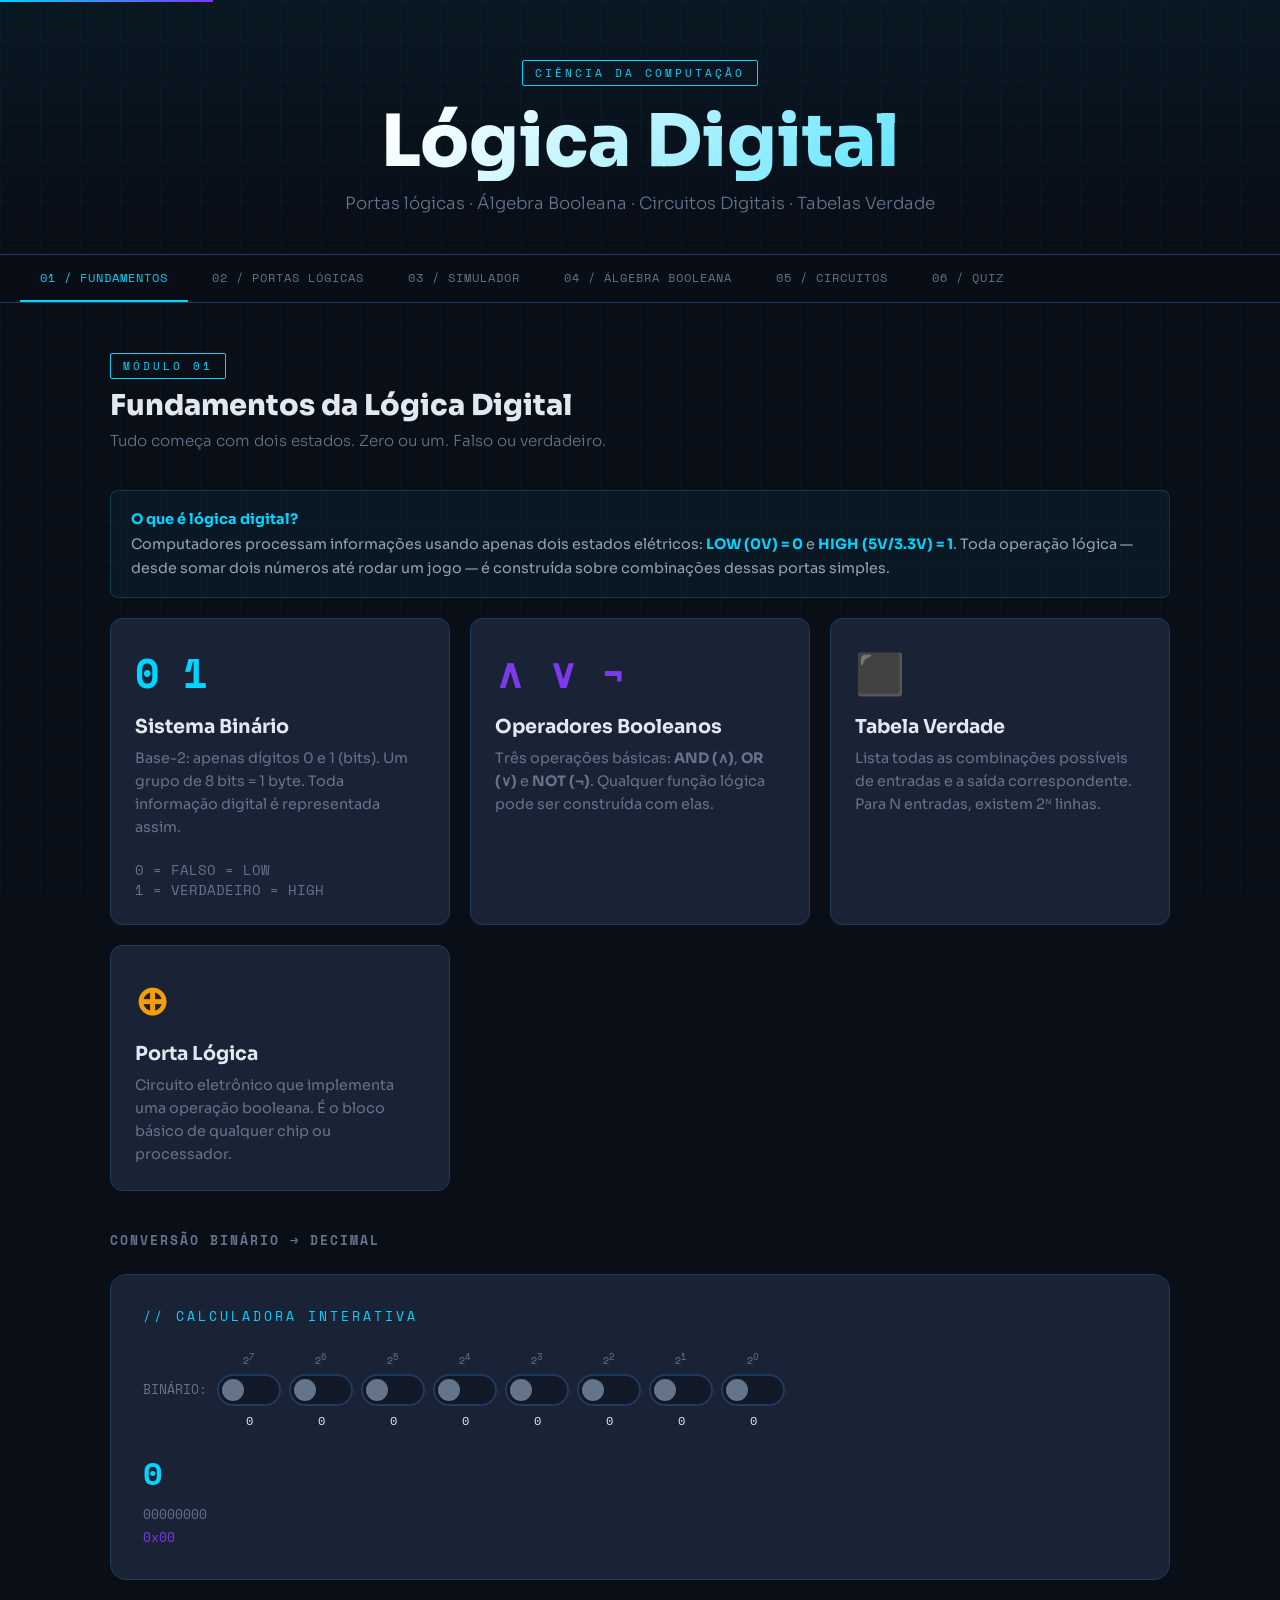
==== index.html @ bd2b724a "first commit" ====
<!DOCTYPE html>
<html lang="pt-BR">
<head>
<meta charset="UTF-8">
<meta name="viewport" content="width=device-width, initial-scale=1.0">
<title>Lógica Digital — Guia Interativo</title>
<link href="https://fonts.googleapis.com/css2?family=Space+Mono:wght@400;700&family=Sora:wght@300;400;600;800&display=swap" rel="stylesheet">



  <link rel="stylesheet" href="css/style.css">
</head>

<body>

<div class="progress-container" id="progress"></div>

<header>
  <div class="tag">CIÊNCIA DA COMPUTAÇÃO</div>
  <h1>Lógica Digital</h1>
  <p>Portas lógicas · Álgebra Booleana · Circuitos Digitais · Tabelas Verdade</p>
</header>

<nav id="navbar">
  <a href="index.html" class="nav-link active">01 / FUNDAMENTOS</a>
  <a href="Modulos/portas.html" class="nav-link">02 / PORTAS LÓGICAS</a>
  <a href="Modulos/simulador.html" class="nav-link">03 / SIMULADOR</a>
  <a href="Modulos/algebra.html" class="nav-link">04 / ÁLGEBRA BOOLEANA</a>
  <a href="Modulos/circuitos.html" class="nav-link">05 / CIRCUITOS</a>
  <a href="Modulos/quiz.html" class="nav-link">06 / QUIZ</a>
</nav>

<!-- ===================== SEÇÃO 1: FUNDAMENTOS ===================== -->
<section class="section active" id="fundamentos">
  <p class="tag" style="font-size:11px; margin-bottom:8px;">MÓDULO 01</p>
  <h2 class="section-title">Fundamentos da Lógica Digital</h2>
  <p class="section-sub">Tudo começa com dois estados. Zero ou um. Falso ou verdadeiro.</p>

  <div class="info-box">
    <strong>O que é lógica digital?</strong><br>
    Computadores processam informações usando apenas dois estados elétricos: <strong>LOW (0V) = 0</strong> e <strong>HIGH (5V/3.3V) = 1</strong>. Toda operação lógica — desde somar dois números até rodar um jogo — é construída sobre combinações dessas portas simples.
  </div>

  <div class="cards-grid">
    <div class="card">
      <span class="gate-symbol" style="color:var(--accent)">0 1</span>
      <h3>Sistema Binário</h3>
      <p>Base-2: apenas dígitos 0 e 1 (bits). Um grupo de 8 bits = 1 byte. Toda informação digital é representada assim.</p>
      <br>
      <div style="font-family:var(--mono);font-size:0.85rem;color:var(--muted)">
        0 = FALSO = LOW<br>
        1 = VERDADEIRO = HIGH
      </div>
    </div>
    <div class="card">
      <span class="gate-symbol" style="color:var(--accent2)">∧ ∨ ¬</span>
      <h3>Operadores Booleanos</h3>
      <p>Três operações básicas: <strong>AND (∧)</strong>, <strong>OR (∨)</strong> e <strong>NOT (¬)</strong>. Qualquer função lógica pode ser construída com elas.</p>
    </div>
    <div class="card">
      <span class="gate-symbol" style="color:var(--accent3)">⬛</span>
      <h3>Tabela Verdade</h3>
      <p>Lista todas as combinações possíveis de entradas e a saída correspondente. Para N entradas, existem 2ᴺ linhas.</p>
    </div>
    <div class="card">
      <span class="gate-symbol" style="color:var(--accent4)">⊕</span>
      <h3>Porta Lógica</h3>
      <p>Circuito eletrônico que implementa uma operação booleana. É o bloco básico de qualquer chip ou processador.</p>
    </div>
  </div>

  <div style="margin-top:40px">
    <h3 style="margin-bottom:16px; font-size:1.1rem; color:var(--muted); font-family:var(--mono); letter-spacing:2px; font-size:0.8rem;">CONVERSÃO BINÁRIO → DECIMAL</h3>
    <div class="simulator">
      <p class="sim-title">// CALCULADORA INTERATIVA</p>
      <div style="display:flex; gap:10px; align-items:center; flex-wrap:wrap; margin-bottom:20px">
        <span style="font-family:var(--mono); color:var(--muted); font-size:0.8rem;">BINÁRIO:</span>
        <div id="bit-toggles" style="display:flex; gap:8px; flex-wrap:wrap">
          <!-- bits gerados via JS -->
        </div>
      </div>
      <div style="font-family:var(--mono); font-size:2rem; color:var(--accent); font-weight:700" id="decimal-result">0</div>
      <div style="font-family:var(--mono); font-size:0.8rem; color:var(--muted); margin-top:8px" id="binary-string">00000000</div>
      <div style="font-family:var(--mono); font-size:0.8rem; color:var(--accent2); margin-top:4px" id="hex-string">0x00</div>
    </div>
  </div>
</section>

<!-- ===================== SEÇÃO 2: PORTAS ===================== -->
<section class="section" id="portas">
  <p class="tag" style="font-size:11px; margin-bottom:8px;">MÓDULO 02</p>
  <h2 class="section-title">As 7 Portas Lógicas</h2>
  <p class="section-sub">Cada porta implementa uma operação booleana diferente.</p>

  <div class="cards-grid" id="gates-cards">
    <!-- gerado via JS -->
  </div>
</section>

<!-- ===================== SEÇÃO 3: SIMULADOR ===================== -->
<section class="section" id="simulador">
  <p class="tag" style="font-size:11px; margin-bottom:8px;">MÓDULO 03</p>
  <h2 class="section-title">Simulador de Portas</h2>
  <p class="section-sub">Alterne as entradas e observe a saída em tempo real.</p>

  <div class="simulator">
    <p class="sim-title">// SELECIONE UMA PORTA</p>
    <div class="gate-selector" id="gate-selector"></div>
    <div class="sim-body">
      <div class="inputs-panel" id="inputs-panel"></div>
      <div class="gate-svg-wrapper">
        <svg id="gate-svg" width="120" height="100" viewBox="0 0 120 100">
          <!-- dinamicamente preenchido -->
        </svg>
        <div class="gate-name-display" id="gate-name-display">AND</div>
      </div>
      <div class="output-panel">
        <div class="output-bulb off" id="output-bulb">0</div>
        <div class="output-label">SAÍDA (S)</div>
      </div>
    </div>
    <div class="formula-box" id="formula-box">S = A · B</div>
  </div>

  <!-- Tabela verdade dinâmica -->
  <div id="truth-table-container" style="margin-top:32px">
    <h3 style="font-family:var(--mono);font-size:0.8rem;color:var(--muted);letter-spacing:2px;margin-bottom:12px">TABELA VERDADE</h3>
    <div style="overflow-x:auto">
      <table class="truth-table" id="truth-table-dyn"></table>
    </div>
  </div>
</section>

<!-- ===================== SEÇÃO 4: ÁLGEBRA BOOLEANA ===================== -->
<section class="section" id="algebra">
  <p class="tag" style="font-size:11px; margin-bottom:8px;">MÓDULO 04</p>
  <h2 class="section-title">Álgebra Booleana</h2>
  <p class="section-sub">As leis que governam a simplificação de expressões lógicas.</p>

  <div class="info-box">
    A <strong>Álgebra Booleana</strong> (George Boole, 1854) é um sistema matemático para trabalhar com variáveis que assumem apenas dois valores. É a base teórica de todos os circuitos digitais.
  </div>

  <div class="law-grid">
    <!-- gerado via JS -->
  </div>

  <!-- Simplificador interativo -->
  <div style="margin-top:40px">
    <h3 style="font-family:var(--mono);font-size:0.8rem;color:var(--muted);letter-spacing:2px;margin-bottom:16px">AVALIADOR DE EXPRESSÕES</h3>
    <div class="simulator">
      <p class="sim-title">// AVALIE UMA EXPRESSÃO BOOLEANA</p>
      <div style="display:flex; gap:12px; flex-wrap:wrap; align-items:center; margin-bottom:20px">
        <input id="bool-expr" type="text" value="(A AND B) OR (NOT A AND C)"
          style="background:var(--surface);border:1px solid var(--border);color:var(--text);font-family:var(--mono);padding:10px 14px;border-radius:6px;font-size:0.9rem;flex:1;min-width:200px;outline:none;"
          placeholder="Ex: (A AND B) OR NOT C">
        <div style="display:flex; gap:10px; align-items:center; flex-wrap:wrap">
          <label style="font-family:var(--mono);font-size:0.75rem;color:var(--muted)">A:</label>
          <button class="toggle-btn" id="ev-a" onclick="toggleEval('a')"></button>
          <label style="font-family:var(--mono);font-size:0.75rem;color:var(--muted)">B:</label>
          <button class="toggle-btn" id="ev-b" onclick="toggleEval('b')"></button>
          <label style="font-family:var(--mono);font-size:0.75rem;color:var(--muted)">C:</label>
          <button class="toggle-btn" id="ev-c" onclick="toggleEval('c')"></button>
        </div>
      </div>
      <button class="btn" onclick="evaluateExpr()">▶ AVALIAR</button>
      <div id="eval-result" style="margin-top:20px; font-family:var(--mono); font-size:1.5rem; display:none"></div>
    </div>
  </div>

  <!-- De Morgan -->
  <div style="margin-top:40px">
    <h3 style="font-family:var(--mono);font-size:0.8rem;color:var(--muted);letter-spacing:2px;margin-bottom:16px">TEOREMAS DE DE MORGAN — VISUALIZAÇÃO</h3>
    <div class="adder-section">
      <div class="adder-box">
        <h3>NOT(A AND B) = NOT A OR NOT B</h3>
        <div id="demorgan1" style="font-family:var(--mono);font-size:0.9rem;color:var(--muted)">
          Ajuste os valores abaixo:
        </div>
        <div style="display:flex; gap:16px; margin:16px 0; flex-wrap:wrap">
          <div class="adder-input-group">
            <label>A</label>
            <button class="toggle-btn" id="dm1a" onclick="updateDeMorgan()"></button>
          </div>
          <div class="adder-input-group">
            <label>B</label>
            <button class="toggle-btn" id="dm1b" onclick="updateDeMorgan()"></button>
          </div>
        </div>
        <div class="adder-result" id="dm1result">—</div>
      </div>
      <div class="adder-box">
        <h3>NOT(A OR B) = NOT A AND NOT B</h3>
        <div id="demorgan2" style="font-family:var(--mono);font-size:0.9rem;color:var(--muted)">
          Ajuste os valores abaixo:
        </div>
        <div style="display:flex; gap:16px; margin:16px 0; flex-wrap:wrap">
          <div class="adder-input-group">
            <label>A</label>
            <button class="toggle-btn" id="dm2a" onclick="updateDeMorgan()"></button>
          </div>
          <div class="adder-input-group">
            <label>B</label>
            <button class="toggle-btn" id="dm2b" onclick="updateDeMorgan()"></button>
          </div>
        </div>
        <div class="adder-result" id="dm2result">—</div>
      </div>
    </div>
  </div>
</section>

<!-- ===================== SEÇÃO 5: CIRCUITOS ===================== -->
<section class="section" id="circuitos">
  <p class="tag" style="font-size:11px; margin-bottom:8px;">MÓDULO 05</p>
  <h2 class="section-title">Circuitos Digitais</h2>
  <p class="section-sub">Combinando portas para criar funções complexas.</p>

  <div class="info-box">
    <strong>Circuitos Combinacionais</strong> — a saída depende apenas das entradas atuais.<br>
    <strong>Circuitos Sequenciais</strong> — a saída depende das entradas <em>e</em> do estado anterior (memória).
  </div>

  <div class="adder-section" style="margin-bottom:40px">
    <!-- Half Adder -->
    <div class="adder-box">
      <h3>MEIO SOMADOR (Half Adder)</h3>
      <p style="font-size:0.85rem;color:var(--muted);margin-bottom:16px">Soma 2 bits: Soma = A XOR B, Carry = A AND B</p>
      <div class="adder-inputs">
        <div class="adder-input-group">
          <label>A</label>
          <button class="toggle-btn" id="ha-a" onclick="updateAdders()"></button>
        </div>
        <div class="adder-input-group">
          <label>B</label>
          <button class="toggle-btn" id="ha-b" onclick="updateAdders()"></button>
        </div>
      </div>
      <div class="adder-result">
        <div style="color:var(--muted);font-size:0.75rem;margin-bottom:4px">RESULTADO</div>
        <div class="sum-display" id="ha-result">0 + 0 = 0₂ (0)</div>
        <div style="color:var(--muted);font-size:0.75rem;margin-top:8px">
          SUM: <span id="ha-sum">0</span> &nbsp;|&nbsp; CARRY: <span id="ha-carry">0</span>
        </div>
      </div>
    </div>

    <!-- Full Adder -->
    <div class="adder-box">
      <h3>SOMADOR COMPLETO (Full Adder)</h3>
      <p style="font-size:0.85rem;color:var(--muted);margin-bottom:16px">Soma 3 bits: A, B e Carry-In</p>
      <div class="adder-inputs">
        <div class="adder-input-group">
          <label>A</label>
          <button class="toggle-btn" id="fa-a" onclick="updateAdders()"></button>
        </div>
        <div class="adder-input-group">
          <label>B</label>
          <button class="toggle-btn" id="fa-b" onclick="updateAdders()"></button>
        </div>
        <div class="adder-input-group">
          <label>CIN</label>
          <button class="toggle-btn" id="fa-cin" onclick="updateAdders()"></button>
        </div>
      </div>
      <div class="adder-result">
        <div style="color:var(--muted);font-size:0.75rem;margin-bottom:4px">RESULTADO</div>
        <div class="sum-display" id="fa-result">0+0+0 = 0₂ (0)</div>
        <div style="color:var(--muted);font-size:0.75rem;margin-top:8px">
          SUM: <span id="fa-sum">0</span> &nbsp;|&nbsp; COUT: <span id="fa-cout">0</span>
        </div>
      </div>
    </div>
  </div>

  <!-- Multiplexer -->
  <div style="margin-bottom:40px">
    <h3 style="font-family:var(--mono);font-size:0.8rem;color:var(--muted);letter-spacing:2px;margin-bottom:16px">MULTIPLEXADOR 4:1 (MUX)</h3>
    <div class="circuit-container">
      <p style="font-size:0.85rem;color:var(--muted);margin-bottom:20px">Seleciona 1 de 4 entradas com base nos bits seletores S1 e S0.</p>
      <div style="display:flex; gap:20px; flex-wrap:wrap; align-items:flex-start">
        <div>
          <div style="font-family:var(--mono);font-size:0.75rem;color:var(--muted);letter-spacing:2px;margin-bottom:8px">ENTRADAS</div>
          <div style="display:grid; grid-template-columns:auto auto; gap:10px 20px; align-items:center" id="mux-inputs">
            <!-- gerado via JS -->
          </div>
        </div>
        <div>
          <div style="font-family:var(--mono);font-size:0.75rem;color:var(--muted);letter-spacing:2px;margin-bottom:8px">SELETORES</div>
          <div style="display:flex; gap:16px" id="mux-selectors">
            <!-- gerado via JS -->
          </div>
        </div>
        <div style="flex:1; min-width:180px">
          <div style="font-family:var(--mono);font-size:0.75rem;color:var(--muted);letter-spacing:2px;margin-bottom:8px">SAÍDA</div>
          <div class="adder-result" id="mux-result" style="text-align:center">—</div>
        </div>
      </div>
    </div>
  </div>

  <!-- Flip-Flop SR -->
  <div>
    <h3 style="font-family:var(--mono);font-size:0.8rem;color:var(--muted);letter-spacing:2px;margin-bottom:16px">FLIP-FLOP SR (Biestável)</h3>
    <div class="circuit-container">
      <p style="font-size:0.85rem;color:var(--muted);margin-bottom:20px">
        Circuito sequencial. <strong>S (Set)</strong> = coloca Q em 1. <strong>R (Reset)</strong> = coloca Q em 0. Memória de 1 bit!
      </p>
      <div style="display:flex; gap:20px; flex-wrap:wrap; align-items:center">
        <div class="adder-input-group">
          <label style="font-family:var(--mono);font-size:0.75rem;color:var(--muted)">S (SET)</label>
          <button class="toggle-btn" id="sr-s"></button>
        </div>
        <div class="adder-input-group">
          <label style="font-family:var(--mono);font-size:0.75rem;color:var(--muted)">R (RESET)</label>
          <button class="toggle-btn" id="sr-r"></button>
        </div>
        <button class="btn" style="margin-top:0" onclick="triggerFlipFlop()">⚡ PULSO</button>
        <div class="adder-result" style="flex:1; min-width:200px">
          <div style="color:var(--muted);font-size:0.75rem">ESTADO</div>
          <div style="display:flex; gap:20px; margin-top:8px">
            <div>Q: <span id="ff-q" style="color:var(--accent);font-size:1.3rem;font-weight:700">0</span></div>
            <div>Q̄: <span id="ff-qbar" style="color:var(--accent2);font-size:1.3rem;font-weight:700">1</span></div>
          </div>
          <div id="ff-status" style="color:var(--muted);font-size:0.75rem;margin-top:8px">Estado inicial</div>
        </div>
      </div>
    </div>
  </div>
</section>

<!-- ===================== SEÇÃO 6: QUIZ ===================== -->
<section class="section" id="quiz">
  <p class="tag" style="font-size:11px; margin-bottom:8px;">MÓDULO 06</p>
  <h2 class="section-title">Quiz</h2>
  <p class="section-sub">Teste seu conhecimento em lógica digital.</p>

  <div class="quiz-container">
    <div id="quiz-questions"></div>
    <div class="quiz-score" id="quiz-score">
      <div class="quiz-score-num" id="score-num">0/10</div>
      <p id="score-msg">Resultado</p>
      <button class="btn" onclick="restartQuiz()">↺ TENTAR NOVAMENTE</button>
    </div>
  </div>
</section>


  <script src="js/script.js"></script>
</body>
</html>
---- css/style.css ----
:root {
    --bg: #0a0e17;
    --surface: #111827;
    --card: #1a2235;
    --border: #1e3a5f;
    --accent: #00d4ff;
    --accent2: #7c3aed;
    --accent3: #10b981;
    --accent4: #f59e0b;
    --red: #ef4444;
    --text: #e2e8f0;
    --muted: #64748b;
    --mono: 'Space Mono', monospace;
    --sans: 'Sora', sans-serif;
  }

  * { margin: 0; padding: 0; box-sizing: border-box; }

  body {
    background: var(--bg);
    color: var(--text);
    font-family: var(--sans);
    min-height: 100vh;
    overflow-x: hidden;
  }

  /* GRID BACKGROUND */
  body::before {
    content: '';
    position: fixed;
    inset: 0;
    background-image:
      linear-gradient(rgba(0,212,255,0.03) 1px, transparent 1px),
      linear-gradient(90deg, rgba(0,212,255,0.03) 1px, transparent 1px);
    background-size: 40px 40px;
    pointer-events: none;
    z-index: 0;
  }

  /* HEADER */
  header {
    position: relative;
    z-index: 10;
    text-align: center;
    padding: 60px 20px 40px;
    border-bottom: 1px solid var(--border);
    background: linear-gradient(180deg, rgba(0,212,255,0.05) 0%, transparent 100%);
  }

  .tag {
    display: inline-block;
    font-family: var(--mono);
    font-size: 11px;
    color: var(--accent);
    border: 1px solid var(--accent);
    padding: 4px 12px;
    border-radius: 2px;
    letter-spacing: 3px;
    text-transform: uppercase;
    margin-bottom: 16px;
  }

  h1 {
    font-size: clamp(2.5rem, 6vw, 4.5rem);
    font-weight: 800;
    line-height: 1.1;
    background: linear-gradient(135deg, #fff 30%, var(--accent) 100%);
    -webkit-background-clip: text;
    -webkit-text-fill-color: transparent;
    background-clip: text;
  }

  header p {
    color: var(--muted);
    font-size: 1.05rem;
    margin-top: 12px;
    font-weight: 300;
  }

  /* NAV */
  nav {
    position: sticky;
    top: 0;
    z-index: 100;
    background: rgba(10,14,23,0.92);
    backdrop-filter: blur(12px);
    border-bottom: 1px solid var(--border);
    padding: 0 20px;
    display: flex;
    gap: 4px;
    overflow-x: auto;
    scrollbar-width: none;
  }
  nav::-webkit-scrollbar { display: none; }

  nav button {
    padding: 14px 20px;
    background: none;
    border: none;
    color: var(--muted);
    font-family: var(--mono);
    font-size: 12px;
    cursor: pointer;
    white-space: nowrap;
    border-bottom: 2px solid transparent;
    transition: all 0.2s;
    letter-spacing: 1px;
  }
  nav button:hover { color: var(--text); }
  nav button.active {
    color: var(--accent);
    border-bottom-color: var(--accent);
  }

  /* SECTIONS */
  .section {
    display: none;
    position: relative;
    z-index: 1;
    max-width: 1100px;
    margin: 0 auto;
    padding: 50px 20px 80px;
  }
  .section.active { display: block; }

  .section-title {
    font-size: 1.8rem;
    font-weight: 800;
    margin-bottom: 8px;
  }
  .section-sub {
    color: var(--muted);
    font-size: 0.95rem;
    margin-bottom: 40px;
    font-weight: 300;
  }

  /* CARDS */
  .cards-grid {
    display: grid;
    grid-template-columns: repeat(auto-fill, minmax(300px, 1fr));
    gap: 20px;
  }

  .card {
    background: var(--card);
    border: 1px solid var(--border);
    border-radius: 12px;
    padding: 24px;
    transition: border-color 0.2s, transform 0.2s;
    position: relative;
    overflow: hidden;
  }
  .card::before {
    content: '';
    position: absolute;
    top: 0; left: 0; right: 0;
    height: 3px;
    background: linear-gradient(90deg, var(--accent), var(--accent2));
    opacity: 0;
    transition: opacity 0.2s;
  }
  .card:hover { border-color: var(--accent); transform: translateY(-2px); }
  .card:hover::before { opacity: 1; }

  .gate-symbol {
    font-family: var(--mono);
    font-size: 2.5rem;
    font-weight: 700;
    margin-bottom: 12px;
    display: block;
  }

  .card h3 {
    font-size: 1.2rem;
    font-weight: 700;
    margin-bottom: 8px;
  }
  .card p {
    font-size: 0.9rem;
    color: var(--muted);
    line-height: 1.6;
  }

  /* TRUTH TABLE */
  .truth-table {
    border-collapse: collapse;
    width: 100%;
    font-family: var(--mono);
    font-size: 0.95rem;
    margin-top: 16px;
  }
  .truth-table th {
    background: rgba(0,212,255,0.1);
    color: var(--accent);
    padding: 10px 16px;
    border: 1px solid var(--border);
    font-size: 0.8rem;
    letter-spacing: 2px;
  }
  .truth-table td {
    padding: 10px 16px;
    border: 1px solid rgba(30,58,95,0.5);
    text-align: center;
  }
  .truth-table tr:nth-child(even) td { background: rgba(255,255,255,0.02); }
  .val-1 { color: var(--accent3); font-weight: 700; }
  .val-0 { color: var(--red); }

  /* INTERACTIVE GATE SIMULATOR */
  .simulator {
    background: var(--card);
    border: 1px solid var(--border);
    border-radius: 16px;
    padding: 32px;
    margin: 24px 0;
  }

  .sim-title {
    font-family: var(--mono);
    font-size: 0.8rem;
    color: var(--accent);
    letter-spacing: 3px;
    margin-bottom: 24px;
  }

  .gate-selector {
    display: flex;
    gap: 10px;
    flex-wrap: wrap;
    margin-bottom: 32px;
  }

  .gate-btn {
    padding: 8px 18px;
    background: var(--surface);
    border: 1px solid var(--border);
    border-radius: 6px;
    color: var(--muted);
    font-family: var(--mono);
    font-size: 12px;
    cursor: pointer;
    transition: all 0.15s;
    letter-spacing: 1px;
  }
  .gate-btn:hover { border-color: var(--accent); color: var(--text); }
  .gate-btn.active {
    background: rgba(0,212,255,0.1);
    border-color: var(--accent);
    color: var(--accent);
  }

  .sim-body {
    display: grid;
    grid-template-columns: 1fr auto 1fr;
    gap: 30px;
    align-items: center;
  }

  .inputs-panel { display: flex; flex-direction: column; gap: 16px; }

  .input-toggle {
    display: flex;
    align-items: center;
    gap: 12px;
  }

  .input-label {
    font-family: var(--mono);
    font-size: 1.1rem;
    font-weight: 700;
    width: 20px;
  }

  .toggle-btn {
    width: 64px;
    height: 32px;
    border-radius: 16px;
    border: none;
    cursor: pointer;
    position: relative;
    transition: all 0.2s;
    background: var(--surface);
    border: 2px solid var(--border);
  }
  .toggle-btn::after {
    content: '';
    position: absolute;
    width: 22px; height: 22px;
    border-radius: 50%;
    top: 3px; left: 3px;
    background: var(--muted);
    transition: all 0.2s;
  }
  .toggle-btn.on {
    background: rgba(16,185,129,0.15);
    border-color: var(--accent3);
  }
  .toggle-btn.on::after {
    left: 35px;
    background: var(--accent3);
    box-shadow: 0 0 12px var(--accent3);
  }

  .bit-display {
    font-family: var(--mono);
    font-size: 1.5rem;
    font-weight: 700;
    width: 30px;
    text-align: center;
  }

  /* SVG GATE */
  .gate-svg-wrapper {
    display: flex;
    flex-direction: column;
    align-items: center;
    gap: 8px;
  }
  .gate-svg-wrapper svg {
    filter: drop-shadow(0 0 12px rgba(0,212,255,0.3));
  }
  .gate-name-display {
    font-family: var(--mono);
    font-size: 11px;
    color: var(--accent);
    letter-spacing: 3px;
  }

  /* Output */
  .output-panel {
    display: flex;
    flex-direction: column;
    align-items: center;
    gap: 12px;
  }
  .output-bulb {
    width: 80px; height: 80px;
    border-radius: 50%;
    border: 3px solid var(--border);
    display: flex;
    align-items: center;
    justify-content: center;
    font-family: var(--mono);
    font-size: 2rem;
    font-weight: 700;
    transition: all 0.3s;
    position: relative;
  }
  .output-bulb.on {
    border-color: var(--accent3);
    background: rgba(16,185,129,0.15);
    color: var(--accent3);
    box-shadow: 0 0 30px rgba(16,185,129,0.4), inset 0 0 20px rgba(16,185,129,0.1);
  }
  .output-bulb.off {
    border-color: var(--red);
    background: rgba(239,68,68,0.08);
    color: var(--red);
  }
  .output-label {
    font-family: var(--mono);
    font-size: 0.75rem;
    color: var(--muted);
    letter-spacing: 2px;
  }

  /* FORMULA DISPLAY */
  .formula-box {
    background: var(--surface);
    border: 1px solid var(--border);
    border-radius: 8px;
    padding: 16px 20px;
    font-family: var(--mono);
    font-size: 1.1rem;
    text-align: center;
    color: var(--accent);
    margin-top: 24px;
    letter-spacing: 1px;
  }

  /* BOOLEAN ALGEBRA */
  .law-grid {
    display: grid;
    grid-template-columns: repeat(auto-fill, minmax(260px, 1fr));
    gap: 16px;
  }
  .law-card {
    background: var(--card);
    border: 1px solid var(--border);
    border-radius: 10px;
    padding: 20px;
  }
  .law-card h4 {
    font-size: 0.8rem;
    font-family: var(--mono);
    color: var(--accent2);
    letter-spacing: 2px;
    margin-bottom: 12px;
  }
  .law-formula {
    font-family: var(--mono);
    font-size: 1rem;
    color: var(--text);
    margin: 6px 0;
    padding: 6px 10px;
    background: var(--surface);
    border-radius: 4px;
    border-left: 3px solid var(--accent2);
  }

  /* CIRCUIT BUILDER */
  .circuit-container {
    background: var(--card);
    border: 1px solid var(--border);
    border-radius: 16px;
    padding: 24px;
  }

  .circuit-controls {
    display: flex;
    gap: 10px;
    flex-wrap: wrap;
    margin-bottom: 20px;
    align-items: center;
  }

  .circuit-controls label {
    font-family: var(--mono);
    font-size: 0.75rem;
    color: var(--muted);
    letter-spacing: 2px;
  }

  select {
    background: var(--surface);
    border: 1px solid var(--border);
    border-radius: 6px;
    color: var(--text);
    font-family: var(--mono);
    font-size: 12px;
    padding: 8px 12px;
    cursor: pointer;
    outline: none;
  }
  select:focus { border-color: var(--accent); }

  canvas {
    display: block;
    width: 100%;
    border-radius: 8px;
    background: var(--surface);
    border: 1px solid rgba(30,58,95,0.5);
  }

  .circuit-result {
    margin-top: 16px;
    padding: 16px;
    background: var(--surface);
    border-radius: 8px;
    font-family: var(--mono);
    font-size: 0.9rem;
  }
  .circuit-result span { color: var(--accent); }

  /* QUIZ */
  .quiz-container {
    max-width: 700px;
  }
  .quiz-question {
    background: var(--card);
    border: 1px solid var(--border);
    border-radius: 12px;
    padding: 28px;
    margin-bottom: 20px;
  }
  .quiz-q-text {
    font-size: 1.1rem;
    font-weight: 600;
    margin-bottom: 20px;
    line-height: 1.5;
  }
  .quiz-options {
    display: grid;
    gap: 10px;
  }
  .quiz-opt {
    padding: 12px 18px;
    background: var(--surface);
    border: 1px solid var(--border);
    border-radius: 8px;
    cursor: pointer;
    font-family: var(--mono);
    font-size: 0.9rem;
    text-align: left;
    color: var(--text);
    transition: all 0.15s;
  }
  .quiz-opt:hover { border-color: var(--accent); color: var(--accent); }
  .quiz-opt.correct { background: rgba(16,185,129,0.15); border-color: var(--accent3); color: var(--accent3); }
  .quiz-opt.wrong { background: rgba(239,68,68,0.1); border-color: var(--red); color: var(--red); }
  .quiz-opt:disabled { cursor: default; }

  .quiz-feedback {
    margin-top: 14px;
    padding: 12px 16px;
    border-radius: 8px;
    font-size: 0.9rem;
    line-height: 1.5;
    display: none;
  }
  .quiz-feedback.show { display: block; }
  .quiz-feedback.ok { background: rgba(16,185,129,0.1); border-left: 3px solid var(--accent3); color: var(--accent3); }
  .quiz-feedback.err { background: rgba(239,68,68,0.08); border-left: 3px solid var(--red); color: #fca5a5; }

  .quiz-score {
    text-align: center;
    padding: 30px;
    background: var(--card);
    border: 1px solid var(--border);
    border-radius: 12px;
    display: none;
  }
  .quiz-score.show { display: block; }
  .quiz-score-num {
    font-size: 4rem;
    font-weight: 800;
    font-family: var(--mono);
    color: var(--accent);
  }
  .quiz-score p { color: var(--muted); margin-top: 8px; }

  .btn {
    display: inline-block;
    padding: 12px 28px;
    background: var(--accent);
    color: var(--bg);
    border: none;
    border-radius: 8px;
    font-family: var(--mono);
    font-size: 12px;
    font-weight: 700;
    letter-spacing: 2px;
    cursor: pointer;
    transition: all 0.2s;
    margin-top: 20px;
  }
  .btn:hover { background: #00f0ff; transform: translateY(-1px); }
  .btn-outline {
    background: transparent;
    border: 1px solid var(--accent);
    color: var(--accent);
  }
  .btn-outline:hover { background: rgba(0,212,255,0.1); }

  /* HALF / FULL ADDER */
  .adder-section {
    display: grid;
    grid-template-columns: 1fr 1fr;
    gap: 24px;
  }
  @media (max-width: 700px) {
    .adder-section { grid-template-columns: 1fr; }
    .sim-body { grid-template-columns: 1fr; }
  }

  .adder-box {
    background: var(--card);
    border: 1px solid var(--border);
    border-radius: 12px;
    padding: 24px;
  }
  .adder-box h3 {
    font-size: 1rem;
    font-weight: 700;
    margin-bottom: 16px;
    color: var(--accent);
    font-family: var(--mono);
    letter-spacing: 2px;
  }

  .adder-inputs {
    display: flex;
    gap: 12px;
    margin-bottom: 20px;
    flex-wrap: wrap;
  }
  .adder-input-group {
    display: flex;
    flex-direction: column;
    gap: 6px;
    align-items: center;
  }
  .adder-input-group label {
    font-family: var(--mono);
    font-size: 0.75rem;
    color: var(--muted);
  }

  .adder-result {
    font-family: var(--mono);
    background: var(--surface);
    padding: 16px;
    border-radius: 8px;
    font-size: 1.1rem;
  }
  .adder-result .sum-display {
    font-size: 1.5rem;
    color: var(--accent);
    font-weight: 700;
    margin: 8px 0;
  }

  /* PROGRESS BAR */
  .progress-container {
    position: fixed;
    top: 0; left: 0;
    width: 0%;
    height: 2px;
    background: linear-gradient(90deg, var(--accent), var(--accent2));
    z-index: 200;
    transition: width 0.3s;
  }

  .chip {
    display: inline-block;
    padding: 2px 8px;
    border-radius: 4px;
    font-family: var(--mono);
    font-size: 0.7rem;
    letter-spacing: 1px;
    font-weight: 700;
  }
  .chip-blue { background: rgba(0,212,255,0.15); color: var(--accent); }
  .chip-purple { background: rgba(124,58,237,0.2); color: #a78bfa; }
  .chip-green { background: rgba(16,185,129,0.15); color: var(--accent3); }

  .info-box {
    background: rgba(0,212,255,0.05);
    border: 1px solid rgba(0,212,255,0.2);
    border-radius: 8px;
    padding: 16px 20px;
    margin: 20px 0;
    font-size: 0.9rem;
    color: #94a3b8;
    line-height: 1.7;
  }
  .info-box strong { color: var(--accent); }


  nav a.nav-link {
    text-decoration: none;
    display: inline-block;
    padding: 14px 20px;
    color: var(--muted);
    font-family: var(--mono);
    font-size: 12px;
    letter-spacing: 1px;
    border-bottom: 2px solid transparent;
    transition: all 0.2s;
  }
  nav a.nav-link:hover { color: var(--text); }
  nav a.nav-link.active {
    color: var(--accent);
    border-bottom-color: var(--accent);
  }
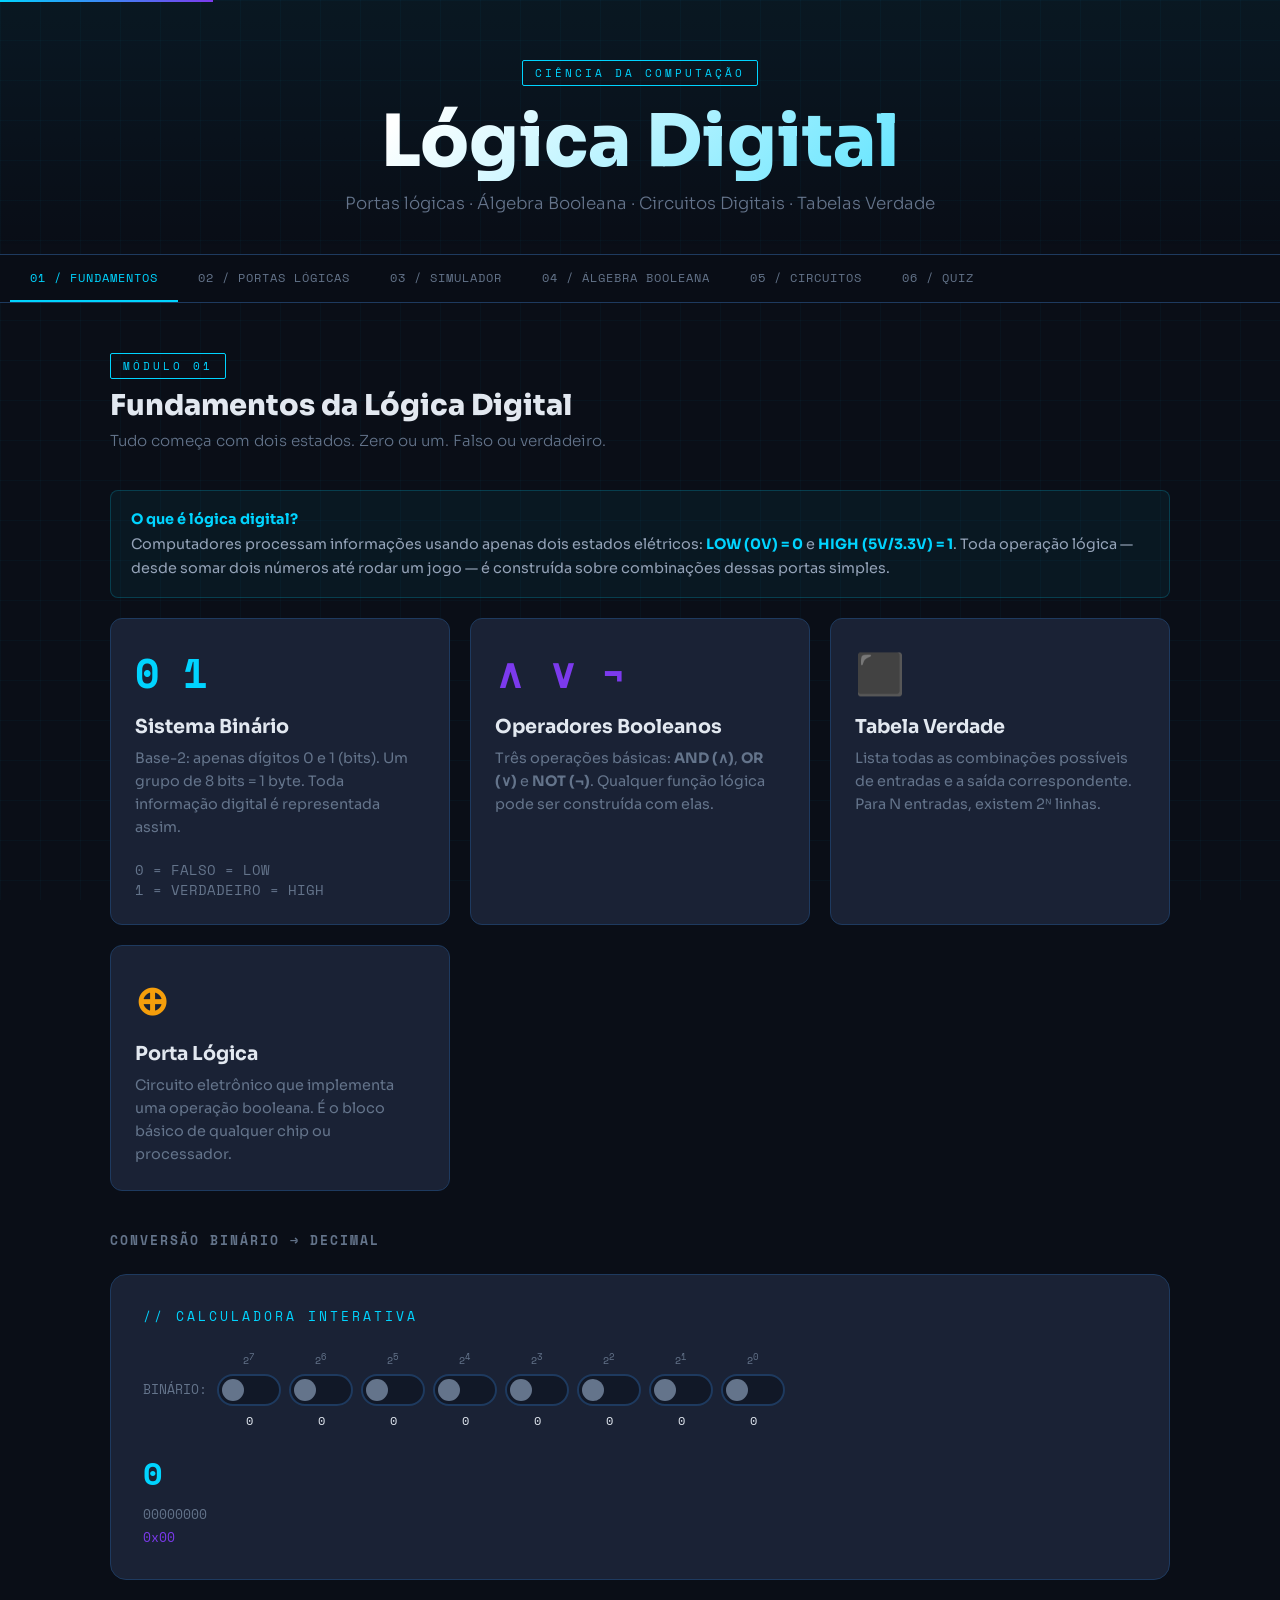
==== commit 04b08897: "nav resp" ====
--- a/index.html
+++ b/index.html
@@ -1,10 +1,13 @@
 <!DOCTYPE html>
 <html lang="pt-BR">
+
 <head>
-<meta charset="UTF-8">
-<meta name="viewport" content="width=device-width, initial-scale=1.0">
-<title>Lógica Digital — Guia Interativo</title>
-<link href="https://fonts.googleapis.com/css2?family=Space+Mono:wght@400;700&family=Sora:wght@300;400;600;800&display=swap" rel="stylesheet">
+  <meta charset="UTF-8">
+  <meta name="viewport" content="width=device-width, initial-scale=1.0">
+  <title>Lógica Digital — Guia Interativo</title>
+  <link
+    href="https://fonts.googleapis.com/css2?family=Space+Mono:wght@400;700&family=Sora:wght@300;400;600;800&display=swap"
+    rel="stylesheet">
 
 
 
@@ -13,339 +16,367 @@
 
 <body>
 
-<div class="progress-container" id="progress"></div>
-
-<header>
-  <div class="tag">CIÊNCIA DA COMPUTAÇÃO</div>
-  <h1>Lógica Digital</h1>
-  <p>Portas lógicas · Álgebra Booleana · Circuitos Digitais · Tabelas Verdade</p>
-</header>
-
-<nav id="navbar">
-  <a href="index.html" class="nav-link active">01 / FUNDAMENTOS</a>
-  <a href="Modulos/portas.html" class="nav-link">02 / PORTAS LÓGICAS</a>
-  <a href="Modulos/simulador.html" class="nav-link">03 / SIMULADOR</a>
-  <a href="Modulos/algebra.html" class="nav-link">04 / ÁLGEBRA BOOLEANA</a>
-  <a href="Modulos/circuitos.html" class="nav-link">05 / CIRCUITOS</a>
-  <a href="Modulos/quiz.html" class="nav-link">06 / QUIZ</a>
-</nav>
-
-<!-- ===================== SEÇÃO 1: FUNDAMENTOS ===================== -->
-<section class="section active" id="fundamentos">
-  <p class="tag" style="font-size:11px; margin-bottom:8px;">MÓDULO 01</p>
-  <h2 class="section-title">Fundamentos da Lógica Digital</h2>
-  <p class="section-sub">Tudo começa com dois estados. Zero ou um. Falso ou verdadeiro.</p>
-
-  <div class="info-box">
-    <strong>O que é lógica digital?</strong><br>
-    Computadores processam informações usando apenas dois estados elétricos: <strong>LOW (0V) = 0</strong> e <strong>HIGH (5V/3.3V) = 1</strong>. Toda operação lógica — desde somar dois números até rodar um jogo — é construída sobre combinações dessas portas simples.
-  </div>
-
-  <div class="cards-grid">
-    <div class="card">
-      <span class="gate-symbol" style="color:var(--accent)">0 1</span>
-      <h3>Sistema Binário</h3>
-      <p>Base-2: apenas dígitos 0 e 1 (bits). Um grupo de 8 bits = 1 byte. Toda informação digital é representada assim.</p>
-      <br>
-      <div style="font-family:var(--mono);font-size:0.85rem;color:var(--muted)">
-        0 = FALSO = LOW<br>
-        1 = VERDADEIRO = HIGH
-      </div>
-    </div>
-    <div class="card">
-      <span class="gate-symbol" style="color:var(--accent2)">∧ ∨ ¬</span>
-      <h3>Operadores Booleanos</h3>
-      <p>Três operações básicas: <strong>AND (∧)</strong>, <strong>OR (∨)</strong> e <strong>NOT (¬)</strong>. Qualquer função lógica pode ser construída com elas.</p>
-    </div>
-    <div class="card">
-      <span class="gate-symbol" style="color:var(--accent3)">⬛</span>
-      <h3>Tabela Verdade</h3>
-      <p>Lista todas as combinações possíveis de entradas e a saída correspondente. Para N entradas, existem 2ᴺ linhas.</p>
-    </div>
-    <div class="card">
-      <span class="gate-symbol" style="color:var(--accent4)">⊕</span>
-      <h3>Porta Lógica</h3>
-      <p>Circuito eletrônico que implementa uma operação booleana. É o bloco básico de qualquer chip ou processador.</p>
-    </div>
-  </div>
-
-  <div style="margin-top:40px">
-    <h3 style="margin-bottom:16px; font-size:1.1rem; color:var(--muted); font-family:var(--mono); letter-spacing:2px; font-size:0.8rem;">CONVERSÃO BINÁRIO → DECIMAL</h3>
+  <div class="progress-container" id="progress"></div>
+
+  <header>
+    <div class="tag">CIÊNCIA DA COMPUTAÇÃO</div>
+    <h1>Lógica Digital</h1>
+    <p>Portas lógicas · Álgebra Booleana · Circuitos Digitais · Tabelas Verdade</p>
+  </header>
+
+  <nav id="navbar">
+    <a href="index.html" class="nav-link active">01 / FUNDAMENTOS</a>
+    <a href="Modulos/portas.html" class="nav-link">02 / PORTAS LÓGICAS</a>
+    <a href="Modulos/simulador.html" class="nav-link">03 / SIMULADOR</a>
+    <a href="Modulos/algebra.html" class="nav-link">04 / ÁLGEBRA BOOLEANA</a>
+    <a href="Modulos/circuitos.html" class="nav-link">05 / CIRCUITOS</a>
+    <a href="Modulos/quiz.html" class="nav-link">06 / QUIZ</a>
+  </nav>
+
+  <!-- ===================== SEÇÃO 1: FUNDAMENTOS ===================== -->
+  <section class="section active" id="fundamentos">
+    <p class="tag" style="font-size:11px; margin-bottom:8px;">MÓDULO 01</p>
+    <h2 class="section-title">Fundamentos da Lógica Digital</h2>
+    <p class="section-sub">Tudo começa com dois estados. Zero ou um. Falso ou verdadeiro.</p>
+
+    <div class="info-box">
+      <strong>O que é lógica digital?</strong><br>
+      Computadores processam informações usando apenas dois estados elétricos: <strong>LOW (0V) = 0</strong> e
+      <strong>HIGH (5V/3.3V) = 1</strong>. Toda operação lógica — desde somar dois números até rodar um jogo — é
+      construída sobre combinações dessas portas simples.
+    </div>
+
+    <div class="cards-grid">
+      <div class="card">
+        <span class="gate-symbol" style="color:var(--accent)">0 1</span>
+        <h3>Sistema Binário</h3>
+        <p>Base-2: apenas dígitos 0 e 1 (bits). Um grupo de 8 bits = 1 byte. Toda informação digital é representada
+          assim.</p>
+        <br>
+        <div style="font-family:var(--mono);font-size:0.85rem;color:var(--muted)">
+          0 = FALSO = LOW<br>
+          1 = VERDADEIRO = HIGH
+        </div>
+      </div>
+      <div class="card">
+        <span class="gate-symbol" style="color:var(--accent2)">∧ ∨ ¬</span>
+        <h3>Operadores Booleanos</h3>
+        <p>Três operações básicas: <strong>AND (∧)</strong>, <strong>OR (∨)</strong> e <strong>NOT (¬)</strong>.
+          Qualquer função lógica pode ser construída com elas.</p>
+      </div>
+      <div class="card">
+        <span class="gate-symbol" style="color:var(--accent3)">⬛</span>
+        <h3>Tabela Verdade</h3>
+        <p>Lista todas as combinações possíveis de entradas e a saída correspondente. Para N entradas, existem 2ᴺ
+          linhas.</p>
+      </div>
+      <div class="card">
+        <span class="gate-symbol" style="color:var(--accent4)">⊕</span>
+        <h3>Porta Lógica</h3>
+        <p>Circuito eletrônico que implementa uma operação booleana. É o bloco básico de qualquer chip ou processador.
+        </p>
+      </div>
+    </div>
+
+    <div style="margin-top:40px">
+      <h3
+        style="margin-bottom:16px; font-size:1.1rem; color:var(--muted); font-family:var(--mono); letter-spacing:2px; font-size:0.8rem;">
+        CONVERSÃO BINÁRIO → DECIMAL</h3>
+      <div class="simulator">
+        <p class="sim-title">// CALCULADORA INTERATIVA</p>
+        <div style="display:flex; gap:10px; align-items:center; flex-wrap:wrap; margin-bottom:20px">
+          <span style="font-family:var(--mono); color:var(--muted); font-size:0.8rem;">BINÁRIO:</span>
+          <div id="bit-toggles" style="display:flex; gap:8px; flex-wrap:wrap">
+            <!-- bits gerados via JS -->
+          </div>
+        </div>
+        <div style="font-family:var(--mono); font-size:2rem; color:var(--accent); font-weight:700" id="decimal-result">0
+        </div>
+        <div style="font-family:var(--mono); font-size:0.8rem; color:var(--muted); margin-top:8px" id="binary-string">
+          00000000</div>
+        <div style="font-family:var(--mono); font-size:0.8rem; color:var(--accent2); margin-top:4px" id="hex-string">
+          0x00</div>
+      </div>
+    </div>
+  </section>
+
+  <!-- ===================== SEÇÃO 2: PORTAS ===================== -->
+  <section class="section" id="portas">
+    <p class="tag" style="font-size:11px; margin-bottom:8px;">MÓDULO 02</p>
+    <h2 class="section-title">As 7 Portas Lógicas</h2>
+    <p class="section-sub">Cada porta implementa uma operação booleana diferente.</p>
+
+    <div class="cards-grid" id="gates-cards">
+      <!-- gerado via JS -->
+    </div>
+  </section>
+
+  <!-- ===================== SEÇÃO 3: SIMULADOR ===================== -->
+  <section class="section" id="simulador">
+    <p class="tag" style="font-size:11px; margin-bottom:8px;">MÓDULO 03</p>
+    <h2 class="section-title">Simulador de Portas</h2>
+    <p class="section-sub">Alterne as entradas e observe a saída em tempo real.</p>
+
     <div class="simulator">
-      <p class="sim-title">// CALCULADORA INTERATIVA</p>
-      <div style="display:flex; gap:10px; align-items:center; flex-wrap:wrap; margin-bottom:20px">
-        <span style="font-family:var(--mono); color:var(--muted); font-size:0.8rem;">BINÁRIO:</span>
-        <div id="bit-toggles" style="display:flex; gap:8px; flex-wrap:wrap">
-          <!-- bits gerados via JS -->
-        </div>
-      </div>
-      <div style="font-family:var(--mono); font-size:2rem; color:var(--accent); font-weight:700" id="decimal-result">0</div>
-      <div style="font-family:var(--mono); font-size:0.8rem; color:var(--muted); margin-top:8px" id="binary-string">00000000</div>
-      <div style="font-family:var(--mono); font-size:0.8rem; color:var(--accent2); margin-top:4px" id="hex-string">0x00</div>
-    </div>
-  </div>
-</section>
-
-<!-- ===================== SEÇÃO 2: PORTAS ===================== -->
-<section class="section" id="portas">
-  <p class="tag" style="font-size:11px; margin-bottom:8px;">MÓDULO 02</p>
-  <h2 class="section-title">As 7 Portas Lógicas</h2>
-  <p class="section-sub">Cada porta implementa uma operação booleana diferente.</p>
-
-  <div class="cards-grid" id="gates-cards">
-    <!-- gerado via JS -->
-  </div>
-</section>
-
-<!-- ===================== SEÇÃO 3: SIMULADOR ===================== -->
-<section class="section" id="simulador">
-  <p class="tag" style="font-size:11px; margin-bottom:8px;">MÓDULO 03</p>
-  <h2 class="section-title">Simulador de Portas</h2>
-  <p class="section-sub">Alterne as entradas e observe a saída em tempo real.</p>
-
-  <div class="simulator">
-    <p class="sim-title">// SELECIONE UMA PORTA</p>
-    <div class="gate-selector" id="gate-selector"></div>
-    <div class="sim-body">
-      <div class="inputs-panel" id="inputs-panel"></div>
-      <div class="gate-svg-wrapper">
-        <svg id="gate-svg" width="120" height="100" viewBox="0 0 120 100">
-          <!-- dinamicamente preenchido -->
-        </svg>
-        <div class="gate-name-display" id="gate-name-display">AND</div>
-      </div>
-      <div class="output-panel">
-        <div class="output-bulb off" id="output-bulb">0</div>
-        <div class="output-label">SAÍDA (S)</div>
-      </div>
-    </div>
-    <div class="formula-box" id="formula-box">S = A · B</div>
-  </div>
-
-  <!-- Tabela verdade dinâmica -->
-  <div id="truth-table-container" style="margin-top:32px">
-    <h3 style="font-family:var(--mono);font-size:0.8rem;color:var(--muted);letter-spacing:2px;margin-bottom:12px">TABELA VERDADE</h3>
-    <div style="overflow-x:auto">
-      <table class="truth-table" id="truth-table-dyn"></table>
-    </div>
-  </div>
-</section>
-
-<!-- ===================== SEÇÃO 4: ÁLGEBRA BOOLEANA ===================== -->
-<section class="section" id="algebra">
-  <p class="tag" style="font-size:11px; margin-bottom:8px;">MÓDULO 04</p>
-  <h2 class="section-title">Álgebra Booleana</h2>
-  <p class="section-sub">As leis que governam a simplificação de expressões lógicas.</p>
-
-  <div class="info-box">
-    A <strong>Álgebra Booleana</strong> (George Boole, 1854) é um sistema matemático para trabalhar com variáveis que assumem apenas dois valores. É a base teórica de todos os circuitos digitais.
-  </div>
-
-  <div class="law-grid">
-    <!-- gerado via JS -->
-  </div>
-
-  <!-- Simplificador interativo -->
-  <div style="margin-top:40px">
-    <h3 style="font-family:var(--mono);font-size:0.8rem;color:var(--muted);letter-spacing:2px;margin-bottom:16px">AVALIADOR DE EXPRESSÕES</h3>
-    <div class="simulator">
-      <p class="sim-title">// AVALIE UMA EXPRESSÃO BOOLEANA</p>
-      <div style="display:flex; gap:12px; flex-wrap:wrap; align-items:center; margin-bottom:20px">
-        <input id="bool-expr" type="text" value="(A AND B) OR (NOT A AND C)"
-          style="background:var(--surface);border:1px solid var(--border);color:var(--text);font-family:var(--mono);padding:10px 14px;border-radius:6px;font-size:0.9rem;flex:1;min-width:200px;outline:none;"
-          placeholder="Ex: (A AND B) OR NOT C">
-        <div style="display:flex; gap:10px; align-items:center; flex-wrap:wrap">
-          <label style="font-family:var(--mono);font-size:0.75rem;color:var(--muted)">A:</label>
-          <button class="toggle-btn" id="ev-a" onclick="toggleEval('a')"></button>
-          <label style="font-family:var(--mono);font-size:0.75rem;color:var(--muted)">B:</label>
-          <button class="toggle-btn" id="ev-b" onclick="toggleEval('b')"></button>
-          <label style="font-family:var(--mono);font-size:0.75rem;color:var(--muted)">C:</label>
-          <button class="toggle-btn" id="ev-c" onclick="toggleEval('c')"></button>
-        </div>
-      </div>
-      <button class="btn" onclick="evaluateExpr()">▶ AVALIAR</button>
-      <div id="eval-result" style="margin-top:20px; font-family:var(--mono); font-size:1.5rem; display:none"></div>
-    </div>
-  </div>
-
-  <!-- De Morgan -->
-  <div style="margin-top:40px">
-    <h3 style="font-family:var(--mono);font-size:0.8rem;color:var(--muted);letter-spacing:2px;margin-bottom:16px">TEOREMAS DE DE MORGAN — VISUALIZAÇÃO</h3>
-    <div class="adder-section">
+      <p class="sim-title">// SELECIONE UMA PORTA</p>
+      <div class="gate-selector" id="gate-selector"></div>
+      <div class="sim-body">
+        <div class="inputs-panel" id="inputs-panel"></div>
+        <div class="gate-svg-wrapper">
+          <svg id="gate-svg" width="120" height="100" viewBox="0 0 120 100">
+            <!-- dinamicamente preenchido -->
+          </svg>
+          <div class="gate-name-display" id="gate-name-display">AND</div>
+        </div>
+        <div class="output-panel">
+          <div class="output-bulb off" id="output-bulb">0</div>
+          <div class="output-label">SAÍDA (S)</div>
+        </div>
+      </div>
+      <div class="formula-box" id="formula-box">S = A · B</div>
+    </div>
+
+    <!-- Tabela verdade dinâmica -->
+    <div id="truth-table-container" style="margin-top:32px">
+      <h3 style="font-family:var(--mono);font-size:0.8rem;color:var(--muted);letter-spacing:2px;margin-bottom:12px">
+        TABELA VERDADE</h3>
+      <div style="overflow-x:auto">
+        <table class="truth-table" id="truth-table-dyn"></table>
+      </div>
+    </div>
+  </section>
+
+  <!-- ===================== SEÇÃO 4: ÁLGEBRA BOOLEANA ===================== -->
+  <section class="section" id="algebra">
+    <p class="tag" style="font-size:11px; margin-bottom:8px;">MÓDULO 04</p>
+    <h2 class="section-title">Álgebra Booleana</h2>
+    <p class="section-sub">As leis que governam a simplificação de expressões lógicas.</p>
+
+    <div class="info-box">
+      A <strong>Álgebra Booleana</strong> (George Boole, 1854) é um sistema matemático para trabalhar com variáveis que
+      assumem apenas dois valores. É a base teórica de todos os circuitos digitais.
+    </div>
+
+    <div class="law-grid">
+      <!-- gerado via JS -->
+    </div>
+
+    <!-- Simplificador interativo -->
+    <div style="margin-top:40px">
+      <h3 style="font-family:var(--mono);font-size:0.8rem;color:var(--muted);letter-spacing:2px;margin-bottom:16px">
+        AVALIADOR DE EXPRESSÕES</h3>
+      <div class="simulator">
+        <p class="sim-title">// AVALIE UMA EXPRESSÃO BOOLEANA</p>
+        <div style="display:flex; gap:12px; flex-wrap:wrap; align-items:center; margin-bottom:20px">
+          <input id="bool-expr" type="text" value="(A AND B) OR (NOT A AND C)"
+            style="background:var(--surface);border:1px solid var(--border);color:var(--text);font-family:var(--mono);padding:10px 14px;border-radius:6px;font-size:0.9rem;flex:1;min-width:200px;outline:none;"
+            placeholder="Ex: (A AND B) OR NOT C">
+          <div style="display:flex; gap:10px; align-items:center; flex-wrap:wrap">
+            <label style="font-family:var(--mono);font-size:0.75rem;color:var(--muted)">A:</label>
+            <button class="toggle-btn" id="ev-a" onclick="toggleEval('a')"></button>
+            <label style="font-family:var(--mono);font-size:0.75rem;color:var(--muted)">B:</label>
+            <button class="toggle-btn" id="ev-b" onclick="toggleEval('b')"></button>
+            <label style="font-family:var(--mono);font-size:0.75rem;color:var(--muted)">C:</label>
+            <button class="toggle-btn" id="ev-c" onclick="toggleEval('c')"></button>
+          </div>
+        </div>
+        <button class="btn" onclick="evaluateExpr()">▶ AVALIAR</button>
+        <div id="eval-result" style="margin-top:20px; font-family:var(--mono); font-size:1.5rem; display:none"></div>
+      </div>
+    </div>
+
+    <!-- De Morgan -->
+    <div style="margin-top:40px">
+      <h3 style="font-family:var(--mono);font-size:0.8rem;color:var(--muted);letter-spacing:2px;margin-bottom:16px">
+        TEOREMAS DE DE MORGAN — VISUALIZAÇÃO</h3>
+      <div class="adder-section">
+        <div class="adder-box">
+          <h3>NOT(A AND B) = NOT A OR NOT B</h3>
+          <div id="demorgan1" style="font-family:var(--mono);font-size:0.9rem;color:var(--muted)">
+            Ajuste os valores abaixo:
+          </div>
+          <div style="display:flex; gap:16px; margin:16px 0; flex-wrap:wrap">
+            <div class="adder-input-group">
+              <label>A</label>
+              <button class="toggle-btn" id="dm1a" onclick="updateDeMorgan()"></button>
+            </div>
+            <div class="adder-input-group">
+              <label>B</label>
+              <button class="toggle-btn" id="dm1b" onclick="updateDeMorgan()"></button>
+            </div>
+          </div>
+          <div class="adder-result" id="dm1result">—</div>
+        </div>
+        <div class="adder-box">
+          <h3>NOT(A OR B) = NOT A AND NOT B</h3>
+          <div id="demorgan2" style="font-family:var(--mono);font-size:0.9rem;color:var(--muted)">
+            Ajuste os valores abaixo:
+          </div>
+          <div style="display:flex; gap:16px; margin:16px 0; flex-wrap:wrap">
+            <div class="adder-input-group">
+              <label>A</label>
+              <button class="toggle-btn" id="dm2a" onclick="updateDeMorgan()"></button>
+            </div>
+            <div class="adder-input-group">
+              <label>B</label>
+              <button class="toggle-btn" id="dm2b" onclick="updateDeMorgan()"></button>
+            </div>
+          </div>
+          <div class="adder-result" id="dm2result">—</div>
+        </div>
+      </div>
+    </div>
+  </section>
+
+  <!-- ===================== SEÇÃO 5: CIRCUITOS ===================== -->
+  <section class="section" id="circuitos">
+    <p class="tag" style="font-size:11px; margin-bottom:8px;">MÓDULO 05</p>
+    <h2 class="section-title">Circuitos Digitais</h2>
+    <p class="section-sub">Combinando portas para criar funções complexas.</p>
+
+    <div class="info-box">
+      <strong>Circuitos Combinacionais</strong> — a saída depende apenas das entradas atuais.<br>
+      <strong>Circuitos Sequenciais</strong> — a saída depende das entradas <em>e</em> do estado anterior (memória).
+    </div>
+
+    <div class="adder-section" style="margin-bottom:40px">
+      <!-- Half Adder -->
       <div class="adder-box">
-        <h3>NOT(A AND B) = NOT A OR NOT B</h3>
-        <div id="demorgan1" style="font-family:var(--mono);font-size:0.9rem;color:var(--muted)">
-          Ajuste os valores abaixo:
-        </div>
-        <div style="display:flex; gap:16px; margin:16px 0; flex-wrap:wrap">
+        <h3>MEIO SOMADOR (Half Adder)</h3>
+        <p style="font-size:0.85rem;color:var(--muted);margin-bottom:16px">Soma 2 bits: Soma = A XOR B, Carry = A AND B
+        </p>
+        <div class="adder-inputs">
           <div class="adder-input-group">
             <label>A</label>
-            <button class="toggle-btn" id="dm1a" onclick="updateDeMorgan()"></button>
+            <button class="toggle-btn" id="ha-a" onclick="updateAdders()"></button>
           </div>
           <div class="adder-input-group">
             <label>B</label>
-            <button class="toggle-btn" id="dm1b" onclick="updateDeMorgan()"></button>
-          </div>
-        </div>
-        <div class="adder-result" id="dm1result">—</div>
-      </div>
+            <button class="toggle-btn" id="ha-b" onclick="updateAdders()"></button>
+          </div>
+        </div>
+        <div class="adder-result">
+          <div style="color:var(--muted);font-size:0.75rem;margin-bottom:4px">RESULTADO</div>
+          <div class="sum-display" id="ha-result">0 + 0 = 0₂ (0)</div>
+          <div style="color:var(--muted);font-size:0.75rem;margin-top:8px">
+            SUM: <span id="ha-sum">0</span> &nbsp;|&nbsp; CARRY: <span id="ha-carry">0</span>
+          </div>
+        </div>
+      </div>
+
+      <!-- Full Adder -->
       <div class="adder-box">
-        <h3>NOT(A OR B) = NOT A AND NOT B</h3>
-        <div id="demorgan2" style="font-family:var(--mono);font-size:0.9rem;color:var(--muted)">
-          Ajuste os valores abaixo:
-        </div>
-        <div style="display:flex; gap:16px; margin:16px 0; flex-wrap:wrap">
+        <h3>SOMADOR COMPLETO (Full Adder)</h3>
+        <p style="font-size:0.85rem;color:var(--muted);margin-bottom:16px">Soma 3 bits: A, B e Carry-In</p>
+        <div class="adder-inputs">
           <div class="adder-input-group">
             <label>A</label>
-            <button class="toggle-btn" id="dm2a" onclick="updateDeMorgan()"></button>
+            <button class="toggle-btn" id="fa-a" onclick="updateAdders()"></button>
           </div>
           <div class="adder-input-group">
             <label>B</label>
-            <button class="toggle-btn" id="dm2b" onclick="updateDeMorgan()"></button>
-          </div>
-        </div>
-        <div class="adder-result" id="dm2result">—</div>
-      </div>
-    </div>
-  </div>
-</section>
-
-<!-- ===================== SEÇÃO 5: CIRCUITOS ===================== -->
-<section class="section" id="circuitos">
-  <p class="tag" style="font-size:11px; margin-bottom:8px;">MÓDULO 05</p>
-  <h2 class="section-title">Circuitos Digitais</h2>
-  <p class="section-sub">Combinando portas para criar funções complexas.</p>
-
-  <div class="info-box">
-    <strong>Circuitos Combinacionais</strong> — a saída depende apenas das entradas atuais.<br>
-    <strong>Circuitos Sequenciais</strong> — a saída depende das entradas <em>e</em> do estado anterior (memória).
-  </div>
-
-  <div class="adder-section" style="margin-bottom:40px">
-    <!-- Half Adder -->
-    <div class="adder-box">
-      <h3>MEIO SOMADOR (Half Adder)</h3>
-      <p style="font-size:0.85rem;color:var(--muted);margin-bottom:16px">Soma 2 bits: Soma = A XOR B, Carry = A AND B</p>
-      <div class="adder-inputs">
-        <div class="adder-input-group">
-          <label>A</label>
-          <button class="toggle-btn" id="ha-a" onclick="updateAdders()"></button>
-        </div>
-        <div class="adder-input-group">
-          <label>B</label>
-          <button class="toggle-btn" id="ha-b" onclick="updateAdders()"></button>
-        </div>
-      </div>
-      <div class="adder-result">
-        <div style="color:var(--muted);font-size:0.75rem;margin-bottom:4px">RESULTADO</div>
-        <div class="sum-display" id="ha-result">0 + 0 = 0₂ (0)</div>
-        <div style="color:var(--muted);font-size:0.75rem;margin-top:8px">
-          SUM: <span id="ha-sum">0</span> &nbsp;|&nbsp; CARRY: <span id="ha-carry">0</span>
-        </div>
-      </div>
-    </div>
-
-    <!-- Full Adder -->
-    <div class="adder-box">
-      <h3>SOMADOR COMPLETO (Full Adder)</h3>
-      <p style="font-size:0.85rem;color:var(--muted);margin-bottom:16px">Soma 3 bits: A, B e Carry-In</p>
-      <div class="adder-inputs">
-        <div class="adder-input-group">
-          <label>A</label>
-          <button class="toggle-btn" id="fa-a" onclick="updateAdders()"></button>
-        </div>
-        <div class="adder-input-group">
-          <label>B</label>
-          <button class="toggle-btn" id="fa-b" onclick="updateAdders()"></button>
-        </div>
-        <div class="adder-input-group">
-          <label>CIN</label>
-          <button class="toggle-btn" id="fa-cin" onclick="updateAdders()"></button>
-        </div>
-      </div>
-      <div class="adder-result">
-        <div style="color:var(--muted);font-size:0.75rem;margin-bottom:4px">RESULTADO</div>
-        <div class="sum-display" id="fa-result">0+0+0 = 0₂ (0)</div>
-        <div style="color:var(--muted);font-size:0.75rem;margin-top:8px">
-          SUM: <span id="fa-sum">0</span> &nbsp;|&nbsp; COUT: <span id="fa-cout">0</span>
-        </div>
-      </div>
-    </div>
-  </div>
-
-  <!-- Multiplexer -->
-  <div style="margin-bottom:40px">
-    <h3 style="font-family:var(--mono);font-size:0.8rem;color:var(--muted);letter-spacing:2px;margin-bottom:16px">MULTIPLEXADOR 4:1 (MUX)</h3>
-    <div class="circuit-container">
-      <p style="font-size:0.85rem;color:var(--muted);margin-bottom:20px">Seleciona 1 de 4 entradas com base nos bits seletores S1 e S0.</p>
-      <div style="display:flex; gap:20px; flex-wrap:wrap; align-items:flex-start">
-        <div>
-          <div style="font-family:var(--mono);font-size:0.75rem;color:var(--muted);letter-spacing:2px;margin-bottom:8px">ENTRADAS</div>
-          <div style="display:grid; grid-template-columns:auto auto; gap:10px 20px; align-items:center" id="mux-inputs">
-            <!-- gerado via JS -->
-          </div>
-        </div>
-        <div>
-          <div style="font-family:var(--mono);font-size:0.75rem;color:var(--muted);letter-spacing:2px;margin-bottom:8px">SELETORES</div>
-          <div style="display:flex; gap:16px" id="mux-selectors">
-            <!-- gerado via JS -->
-          </div>
-        </div>
-        <div style="flex:1; min-width:180px">
-          <div style="font-family:var(--mono);font-size:0.75rem;color:var(--muted);letter-spacing:2px;margin-bottom:8px">SAÍDA</div>
-          <div class="adder-result" id="mux-result" style="text-align:center">—</div>
-        </div>
-      </div>
-    </div>
-  </div>
-
-  <!-- Flip-Flop SR -->
-  <div>
-    <h3 style="font-family:var(--mono);font-size:0.8rem;color:var(--muted);letter-spacing:2px;margin-bottom:16px">FLIP-FLOP SR (Biestável)</h3>
-    <div class="circuit-container">
-      <p style="font-size:0.85rem;color:var(--muted);margin-bottom:20px">
-        Circuito sequencial. <strong>S (Set)</strong> = coloca Q em 1. <strong>R (Reset)</strong> = coloca Q em 0. Memória de 1 bit!
-      </p>
-      <div style="display:flex; gap:20px; flex-wrap:wrap; align-items:center">
-        <div class="adder-input-group">
-          <label style="font-family:var(--mono);font-size:0.75rem;color:var(--muted)">S (SET)</label>
-          <button class="toggle-btn" id="sr-s"></button>
-        </div>
-        <div class="adder-input-group">
-          <label style="font-family:var(--mono);font-size:0.75rem;color:var(--muted)">R (RESET)</label>
-          <button class="toggle-btn" id="sr-r"></button>
-        </div>
-        <button class="btn" style="margin-top:0" onclick="triggerFlipFlop()">⚡ PULSO</button>
-        <div class="adder-result" style="flex:1; min-width:200px">
-          <div style="color:var(--muted);font-size:0.75rem">ESTADO</div>
-          <div style="display:flex; gap:20px; margin-top:8px">
-            <div>Q: <span id="ff-q" style="color:var(--accent);font-size:1.3rem;font-weight:700">0</span></div>
-            <div>Q̄: <span id="ff-qbar" style="color:var(--accent2);font-size:1.3rem;font-weight:700">1</span></div>
-          </div>
-          <div id="ff-status" style="color:var(--muted);font-size:0.75rem;margin-top:8px">Estado inicial</div>
-        </div>
-      </div>
-    </div>
-  </div>
-</section>
-
-<!-- ===================== SEÇÃO 6: QUIZ ===================== -->
-<section class="section" id="quiz">
-  <p class="tag" style="font-size:11px; margin-bottom:8px;">MÓDULO 06</p>
-  <h2 class="section-title">Quiz</h2>
-  <p class="section-sub">Teste seu conhecimento em lógica digital.</p>
-
-  <div class="quiz-container">
-    <div id="quiz-questions"></div>
-    <div class="quiz-score" id="quiz-score">
-      <div class="quiz-score-num" id="score-num">0/10</div>
-      <p id="score-msg">Resultado</p>
-      <button class="btn" onclick="restartQuiz()">↺ TENTAR NOVAMENTE</button>
-    </div>
-  </div>
-</section>
+            <button class="toggle-btn" id="fa-b" onclick="updateAdders()"></button>
+          </div>
+          <div class="adder-input-group">
+            <label>CIN</label>
+            <button class="toggle-btn" id="fa-cin" onclick="updateAdders()"></button>
+          </div>
+        </div>
+        <div class="adder-result">
+          <div style="color:var(--muted);font-size:0.75rem;margin-bottom:4px">RESULTADO</div>
+          <div class="sum-display" id="fa-result">0+0+0 = 0₂ (0)</div>
+          <div style="color:var(--muted);font-size:0.75rem;margin-top:8px">
+            SUM: <span id="fa-sum">0</span> &nbsp;|&nbsp; COUT: <span id="fa-cout">0</span>
+          </div>
+        </div>
+      </div>
+    </div>
+
+    <!-- Multiplexer -->
+    <div style="margin-bottom:40px">
+      <h3 style="font-family:var(--mono);font-size:0.8rem;color:var(--muted);letter-spacing:2px;margin-bottom:16px">
+        MULTIPLEXADOR 4:1 (MUX)</h3>
+      <div class="circuit-container">
+        <p style="font-size:0.85rem;color:var(--muted);margin-bottom:20px">Seleciona 1 de 4 entradas com base nos bits
+          seletores S1 e S0.</p>
+        <div style="display:flex; gap:20px; flex-wrap:wrap; align-items:flex-start">
+          <div>
+            <div
+              style="font-family:var(--mono);font-size:0.75rem;color:var(--muted);letter-spacing:2px;margin-bottom:8px">
+              ENTRADAS</div>
+            <div style="display:grid; grid-template-columns:auto auto; gap:10px 20px; align-items:center"
+              id="mux-inputs">
+              <!-- gerado via JS -->
+            </div>
+          </div>
+          <div>
+            <div
+              style="font-family:var(--mono);font-size:0.75rem;color:var(--muted);letter-spacing:2px;margin-bottom:8px">
+              SELETORES</div>
+            <div style="display:flex; gap:16px" id="mux-selectors">
+              <!-- gerado via JS -->
+            </div>
+          </div>
+          <div style="flex:1; min-width:180px">
+            <div
+              style="font-family:var(--mono);font-size:0.75rem;color:var(--muted);letter-spacing:2px;margin-bottom:8px">
+              SAÍDA</div>
+            <div class="adder-result" id="mux-result" style="text-align:center">—</div>
+          </div>
+        </div>
+      </div>
+    </div>
+
+    <!-- Flip-Flop SR -->
+    <div>
+      <h3 style="font-family:var(--mono);font-size:0.8rem;color:var(--muted);letter-spacing:2px;margin-bottom:16px">
+        FLIP-FLOP SR (Biestável)</h3>
+      <div class="circuit-container">
+        <p style="font-size:0.85rem;color:var(--muted);margin-bottom:20px">
+          Circuito sequencial. <strong>S (Set)</strong> = coloca Q em 1. <strong>R (Reset)</strong> = coloca Q em 0.
+          Memória de 1 bit!
+        </p>
+        <div style="display:flex; gap:20px; flex-wrap:wrap; align-items:center">
+          <div class="adder-input-group">
+            <label style="font-family:var(--mono);font-size:0.75rem;color:var(--muted)">S (SET)</label>
+            <button class="toggle-btn" id="sr-s"></button>
+          </div>
+          <div class="adder-input-group">
+            <label style="font-family:var(--mono);font-size:0.75rem;color:var(--muted)">R (RESET)</label>
+            <button class="toggle-btn" id="sr-r"></button>
+          </div>
+          <button class="btn" style="margin-top:0" onclick="triggerFlipFlop()">⚡ PULSO</button>
+          <div class="adder-result" style="flex:1; min-width:200px">
+            <div style="color:var(--muted);font-size:0.75rem">ESTADO</div>
+            <div style="display:flex; gap:20px; margin-top:8px">
+              <div>Q: <span id="ff-q" style="color:var(--accent);font-size:1.3rem;font-weight:700">0</span></div>
+              <div>Q̄: <span id="ff-qbar" style="color:var(--accent2);font-size:1.3rem;font-weight:700">1</span></div>
+            </div>
+            <div id="ff-status" style="color:var(--muted);font-size:0.75rem;margin-top:8px">Estado inicial</div>
+          </div>
+        </div>
+      </div>
+    </div>
+  </section>
+
+  <!-- ===================== SEÇÃO 6: QUIZ ===================== -->
+  <section class="section" id="quiz">
+    <p class="tag" style="font-size:11px; margin-bottom:8px;">MÓDULO 06</p>
+    <h2 class="section-title">Quiz</h2>
+    <p class="section-sub">Teste seu conhecimento em lógica digital.</p>
+
+    <div class="quiz-container">
+      <div id="quiz-questions"></div>
+      <div class="quiz-score" id="quiz-score">
+        <div class="quiz-score-num" id="score-num">0/10</div>
+        <p id="score-msg">Resultado</p>
+        <button class="btn" onclick="restartQuiz()">↺ TENTAR NOVAMENTE</button>
+      </div>
+    </div>
+  </section>
 
 
   <script src="js/script.js"></script>
 </body>
-</html>
+
+</html>
--- a/css/style.css
+++ b/css/style.css
@@ -1,666 +1,851 @@
 :root {
-    --bg: #0a0e17;
-    --surface: #111827;
-    --card: #1a2235;
-    --border: #1e3a5f;
-    --accent: #00d4ff;
-    --accent2: #7c3aed;
-    --accent3: #10b981;
-    --accent4: #f59e0b;
-    --red: #ef4444;
-    --text: #e2e8f0;
-    --muted: #64748b;
-    --mono: 'Space Mono', monospace;
-    --sans: 'Sora', sans-serif;
+  --bg: #0a0e17;
+  --surface: #111827;
+  --card: #1a2235;
+  --border: #1e3a5f;
+  --accent: #00d4ff;
+  --accent2: #7c3aed;
+  --accent3: #10b981;
+  --accent4: #f59e0b;
+  --red: #ef4444;
+  --text: #e2e8f0;
+  --muted: #64748b;
+  --mono: 'Space Mono', monospace;
+  --sans: 'Sora', sans-serif;
+}
+
+* {
+  margin: 0;
+  padding: 0;
+  box-sizing: border-box;
+}
+
+body {
+  background: var(--bg);
+  color: var(--text);
+  font-family: var(--sans);
+  min-height: 100vh;
+  overflow-x: hidden;
+}
+
+/* GRID BACKGROUND */
+body::before {
+  content: '';
+  position: fixed;
+  inset: 0;
+  background-image:
+    linear-gradient(rgba(0, 212, 255, 0.03) 1px, transparent 1px),
+    linear-gradient(90deg, rgba(0, 212, 255, 0.03) 1px, transparent 1px);
+  background-size: 40px 40px;
+  pointer-events: none;
+  z-index: 0;
+}
+
+/* HEADER */
+header {
+  position: relative;
+  z-index: 10;
+  text-align: center;
+  padding: 60px 20px 40px;
+  border-bottom: 1px solid var(--border);
+  background: linear-gradient(180deg, rgba(0, 212, 255, 0.05) 0%, transparent 100%);
+}
+
+.tag {
+  display: inline-block;
+  font-family: var(--mono);
+  font-size: 11px;
+  color: var(--accent);
+  border: 1px solid var(--accent);
+  padding: 4px 12px;
+  border-radius: 2px;
+  letter-spacing: 3px;
+  text-transform: uppercase;
+  margin-bottom: 16px;
+}
+
+h1 {
+  font-size: clamp(2.5rem, 6vw, 4.5rem);
+  font-weight: 800;
+  line-height: 1.1;
+  background: linear-gradient(135deg, #fff 30%, var(--accent) 100%);
+  -webkit-background-clip: text;
+  -webkit-text-fill-color: transparent;
+  background-clip: text;
+}
+
+header p {
+  color: var(--muted);
+  font-size: 1.05rem;
+  margin-top: 12px;
+  font-weight: 300;
+}
+
+/* NAV
+nav {
+  position: sticky;
+  top: 0;
+  z-index: 100;
+  background: rgba(10, 14, 23, 0.92);
+  backdrop-filter: blur(12px);
+  border-bottom: 1px solid var(--border);
+  padding: 0 20px;
+  display: flex;
+  gap: 4px;
+  overflow-x: auto;
+  scrollbar-width: none;
+}
+
+nav::-webkit-scrollbar {
+  display: none;
+}
+
+nav button {
+  padding: 14px 20px;
+  background: none;
+  border: none;
+  color: var(--muted);
+  font-family: var(--mono);
+  font-size: 12px;
+  cursor: pointer;
+  white-space: nowrap;
+  border-bottom: 2px solid transparent;
+  transition: all 0.2s;
+  letter-spacing: 1px;
+}
+
+nav button:hover {
+  color: var(--text);
+}
+
+nav button.active {
+  color: var(--accent);
+  border-bottom-color: var(--accent);
+} */
+
+/* SECTIONS */
+.section {
+  display: none;
+  position: relative;
+  z-index: 1;
+  max-width: 1100px;
+  margin: 0 auto;
+  padding: 50px 20px 80px;
+}
+
+.section.active {
+  display: block;
+}
+
+.section-title {
+  font-size: 1.8rem;
+  font-weight: 800;
+  margin-bottom: 8px;
+}
+
+.section-sub {
+  color: var(--muted);
+  font-size: 0.95rem;
+  margin-bottom: 40px;
+  font-weight: 300;
+}
+
+/* CARDS */
+.cards-grid {
+  display: grid;
+  grid-template-columns: repeat(auto-fill, minmax(300px, 1fr));
+  gap: 20px;
+}
+
+.card {
+  background: var(--card);
+  border: 1px solid var(--border);
+  border-radius: 12px;
+  padding: 24px;
+  transition: border-color 0.2s, transform 0.2s;
+  position: relative;
+  overflow: hidden;
+}
+
+.card::before {
+  content: '';
+  position: absolute;
+  top: 0;
+  left: 0;
+  right: 0;
+  height: 3px;
+  background: linear-gradient(90deg, var(--accent), var(--accent2));
+  opacity: 0;
+  transition: opacity 0.2s;
+}
+
+.card:hover {
+  border-color: var(--accent);
+  transform: translateY(-2px);
+}
+
+.card:hover::before {
+  opacity: 1;
+}
+
+.gate-symbol {
+  font-family: var(--mono);
+  font-size: 2.5rem;
+  font-weight: 700;
+  margin-bottom: 12px;
+  display: block;
+}
+
+.card h3 {
+  font-size: 1.2rem;
+  font-weight: 700;
+  margin-bottom: 8px;
+}
+
+.card p {
+  font-size: 0.9rem;
+  color: var(--muted);
+  line-height: 1.6;
+}
+
+/* TRUTH TABLE */
+.truth-table {
+  border-collapse: collapse;
+  width: 100%;
+  font-family: var(--mono);
+  font-size: 0.95rem;
+  margin-top: 16px;
+}
+
+.truth-table th {
+  background: rgba(0, 212, 255, 0.1);
+  color: var(--accent);
+  padding: 10px 16px;
+  border: 1px solid var(--border);
+  font-size: 0.8rem;
+  letter-spacing: 2px;
+}
+
+.truth-table td {
+  padding: 10px 16px;
+  border: 1px solid rgba(30, 58, 95, 0.5);
+  text-align: center;
+}
+
+.truth-table tr:nth-child(even) td {
+  background: rgba(255, 255, 255, 0.02);
+}
+
+.val-1 {
+  color: var(--accent3);
+  font-weight: 700;
+}
+
+.val-0 {
+  color: var(--red);
+}
+
+/* INTERACTIVE GATE SIMULATOR */
+.simulator {
+  background: var(--card);
+  border: 1px solid var(--border);
+  border-radius: 16px;
+  padding: 32px;
+  margin: 24px 0;
+}
+
+.sim-title {
+  font-family: var(--mono);
+  font-size: 0.8rem;
+  color: var(--accent);
+  letter-spacing: 3px;
+  margin-bottom: 24px;
+}
+
+.gate-selector {
+  display: flex;
+  gap: 10px;
+  flex-wrap: wrap;
+  margin-bottom: 32px;
+}
+
+.gate-btn {
+  padding: 8px 18px;
+  background: var(--surface);
+  border: 1px solid var(--border);
+  border-radius: 6px;
+  color: var(--muted);
+  font-family: var(--mono);
+  font-size: 12px;
+  cursor: pointer;
+  transition: all 0.15s;
+  letter-spacing: 1px;
+}
+
+.gate-btn:hover {
+  border-color: var(--accent);
+  color: var(--text);
+}
+
+.gate-btn.active {
+  background: rgba(0, 212, 255, 0.1);
+  border-color: var(--accent);
+  color: var(--accent);
+}
+
+.sim-body {
+  display: grid;
+  grid-template-columns: 1fr auto 1fr;
+  gap: 30px;
+  align-items: center;
+}
+
+.inputs-panel {
+  display: flex;
+  flex-direction: column;
+  gap: 16px;
+}
+
+.input-toggle {
+  display: flex;
+  align-items: center;
+  gap: 12px;
+}
+
+.input-label {
+  font-family: var(--mono);
+  font-size: 1.1rem;
+  font-weight: 700;
+  width: 20px;
+}
+
+.toggle-btn {
+  width: 64px;
+  height: 32px;
+  border-radius: 16px;
+  border: none;
+  cursor: pointer;
+  position: relative;
+  transition: all 0.2s;
+  background: var(--surface);
+  border: 2px solid var(--border);
+}
+
+.toggle-btn::after {
+  content: '';
+  position: absolute;
+  width: 22px;
+  height: 22px;
+  border-radius: 50%;
+  top: 3px;
+  left: 3px;
+  background: var(--muted);
+  transition: all 0.2s;
+}
+
+.toggle-btn.on {
+  background: rgba(16, 185, 129, 0.15);
+  border-color: var(--accent3);
+}
+
+.toggle-btn.on::after {
+  left: 35px;
+  background: var(--accent3);
+  box-shadow: 0 0 12px var(--accent3);
+}
+
+.bit-display {
+  font-family: var(--mono);
+  font-size: 1.5rem;
+  font-weight: 700;
+  width: 30px;
+  text-align: center;
+}
+
+/* SVG GATE */
+.gate-svg-wrapper {
+  display: flex;
+  flex-direction: column;
+  align-items: center;
+  gap: 8px;
+}
+
+.gate-svg-wrapper svg {
+  filter: drop-shadow(0 0 12px rgba(0, 212, 255, 0.3));
+}
+
+.gate-name-display {
+  font-family: var(--mono);
+  font-size: 11px;
+  color: var(--accent);
+  letter-spacing: 3px;
+}
+
+/* Output */
+.output-panel {
+  display: flex;
+  flex-direction: column;
+  align-items: center;
+  gap: 12px;
+}
+
+.output-bulb {
+  width: 80px;
+  height: 80px;
+  border-radius: 50%;
+  border: 3px solid var(--border);
+  display: flex;
+  align-items: center;
+  justify-content: center;
+  font-family: var(--mono);
+  font-size: 2rem;
+  font-weight: 700;
+  transition: all 0.3s;
+  position: relative;
+}
+
+.output-bulb.on {
+  border-color: var(--accent3);
+  background: rgba(16, 185, 129, 0.15);
+  color: var(--accent3);
+  box-shadow: 0 0 30px rgba(16, 185, 129, 0.4), inset 0 0 20px rgba(16, 185, 129, 0.1);
+}
+
+.output-bulb.off {
+  border-color: var(--red);
+  background: rgba(239, 68, 68, 0.08);
+  color: var(--red);
+}
+
+.output-label {
+  font-family: var(--mono);
+  font-size: 0.75rem;
+  color: var(--muted);
+  letter-spacing: 2px;
+}
+
+/* FORMULA DISPLAY */
+.formula-box {
+  background: var(--surface);
+  border: 1px solid var(--border);
+  border-radius: 8px;
+  padding: 16px 20px;
+  font-family: var(--mono);
+  font-size: 1.1rem;
+  text-align: center;
+  color: var(--accent);
+  margin-top: 24px;
+  letter-spacing: 1px;
+}
+
+/* BOOLEAN ALGEBRA */
+.law-grid {
+  display: grid;
+  grid-template-columns: repeat(auto-fill, minmax(260px, 1fr));
+  gap: 16px;
+}
+
+.law-card {
+  background: var(--card);
+  border: 1px solid var(--border);
+  border-radius: 10px;
+  padding: 20px;
+}
+
+.law-card h4 {
+  font-size: 0.8rem;
+  font-family: var(--mono);
+  color: var(--accent2);
+  letter-spacing: 2px;
+  margin-bottom: 12px;
+}
+
+.law-formula {
+  font-family: var(--mono);
+  font-size: 1rem;
+  color: var(--text);
+  margin: 6px 0;
+  padding: 6px 10px;
+  background: var(--surface);
+  border-radius: 4px;
+  border-left: 3px solid var(--accent2);
+}
+
+/* CIRCUIT BUILDER */
+.circuit-container {
+  background: var(--card);
+  border: 1px solid var(--border);
+  border-radius: 16px;
+  padding: 24px;
+}
+
+.circuit-controls {
+  display: flex;
+  gap: 10px;
+  flex-wrap: wrap;
+  margin-bottom: 20px;
+  align-items: center;
+}
+
+.circuit-controls label {
+  font-family: var(--mono);
+  font-size: 0.75rem;
+  color: var(--muted);
+  letter-spacing: 2px;
+}
+
+select {
+  background: var(--surface);
+  border: 1px solid var(--border);
+  border-radius: 6px;
+  color: var(--text);
+  font-family: var(--mono);
+  font-size: 12px;
+  padding: 8px 12px;
+  cursor: pointer;
+  outline: none;
+}
+
+select:focus {
+  border-color: var(--accent);
+}
+
+canvas {
+  display: block;
+  width: 100%;
+  border-radius: 8px;
+  background: var(--surface);
+  border: 1px solid rgba(30, 58, 95, 0.5);
+}
+
+.circuit-result {
+  margin-top: 16px;
+  padding: 16px;
+  background: var(--surface);
+  border-radius: 8px;
+  font-family: var(--mono);
+  font-size: 0.9rem;
+}
+
+.circuit-result span {
+  color: var(--accent);
+}
+
+/* QUIZ */
+.quiz-container {
+  max-width: 700px;
+}
+
+.quiz-question {
+  background: var(--card);
+  border: 1px solid var(--border);
+  border-radius: 12px;
+  padding: 28px;
+  margin-bottom: 20px;
+}
+
+.quiz-q-text {
+  font-size: 1.1rem;
+  font-weight: 600;
+  margin-bottom: 20px;
+  line-height: 1.5;
+}
+
+.quiz-options {
+  display: grid;
+  gap: 10px;
+}
+
+.quiz-opt {
+  padding: 12px 18px;
+  background: var(--surface);
+  border: 1px solid var(--border);
+  border-radius: 8px;
+  cursor: pointer;
+  font-family: var(--mono);
+  font-size: 0.9rem;
+  text-align: left;
+  color: var(--text);
+  transition: all 0.15s;
+}
+
+.quiz-opt:hover {
+  border-color: var(--accent);
+  color: var(--accent);
+}
+
+.quiz-opt.correct {
+  background: rgba(16, 185, 129, 0.15);
+  border-color: var(--accent3);
+  color: var(--accent3);
+}
+
+.quiz-opt.wrong {
+  background: rgba(239, 68, 68, 0.1);
+  border-color: var(--red);
+  color: var(--red);
+}
+
+.quiz-opt:disabled {
+  cursor: default;
+}
+
+.quiz-feedback {
+  margin-top: 14px;
+  padding: 12px 16px;
+  border-radius: 8px;
+  font-size: 0.9rem;
+  line-height: 1.5;
+  display: none;
+}
+
+.quiz-feedback.show {
+  display: block;
+}
+
+.quiz-feedback.ok {
+  background: rgba(16, 185, 129, 0.1);
+  border-left: 3px solid var(--accent3);
+  color: var(--accent3);
+}
+
+.quiz-feedback.err {
+  background: rgba(239, 68, 68, 0.08);
+  border-left: 3px solid var(--red);
+  color: #fca5a5;
+}
+
+.quiz-score {
+  text-align: center;
+  padding: 30px;
+  background: var(--card);
+  border: 1px solid var(--border);
+  border-radius: 12px;
+  display: none;
+}
+
+.quiz-score.show {
+  display: block;
+}
+
+.quiz-score-num {
+  font-size: 4rem;
+  font-weight: 800;
+  font-family: var(--mono);
+  color: var(--accent);
+}
+
+.quiz-score p {
+  color: var(--muted);
+  margin-top: 8px;
+}
+
+.btn {
+  display: inline-block;
+  padding: 12px 28px;
+  background: var(--accent);
+  color: var(--bg);
+  border: none;
+  border-radius: 8px;
+  font-family: var(--mono);
+  font-size: 12px;
+  font-weight: 700;
+  letter-spacing: 2px;
+  cursor: pointer;
+  transition: all 0.2s;
+  margin-top: 20px;
+}
+
+.btn:hover {
+  background: #00f0ff;
+  transform: translateY(-1px);
+}
+
+.btn-outline {
+  background: transparent;
+  border: 1px solid var(--accent);
+  color: var(--accent);
+}
+
+.btn-outline:hover {
+  background: rgba(0, 212, 255, 0.1);
+}
+
+/* HALF / FULL ADDER */
+.adder-section {
+  display: grid;
+  grid-template-columns: 1fr 1fr;
+  gap: 24px;
+}
+
+@media (max-width: 700px) {
+  .adder-section {
+    grid-template-columns: 1fr;
   }
 
-  * { margin: 0; padding: 0; box-sizing: border-box; }
-
-  body {
-    background: var(--bg);
-    color: var(--text);
-    font-family: var(--sans);
-    min-height: 100vh;
-    overflow-x: hidden;
+  .sim-body {
+    grid-template-columns: 1fr;
   }
-
-  /* GRID BACKGROUND */
-  body::before {
-    content: '';
-    position: fixed;
-    inset: 0;
-    background-image:
-      linear-gradient(rgba(0,212,255,0.03) 1px, transparent 1px),
-      linear-gradient(90deg, rgba(0,212,255,0.03) 1px, transparent 1px);
-    background-size: 40px 40px;
-    pointer-events: none;
-    z-index: 0;
-  }
-
-  /* HEADER */
-  header {
-    position: relative;
-    z-index: 10;
-    text-align: center;
-    padding: 60px 20px 40px;
-    border-bottom: 1px solid var(--border);
-    background: linear-gradient(180deg, rgba(0,212,255,0.05) 0%, transparent 100%);
-  }
-
-  .tag {
-    display: inline-block;
-    font-family: var(--mono);
-    font-size: 11px;
-    color: var(--accent);
-    border: 1px solid var(--accent);
-    padding: 4px 12px;
-    border-radius: 2px;
-    letter-spacing: 3px;
-    text-transform: uppercase;
-    margin-bottom: 16px;
-  }
-
-  h1 {
-    font-size: clamp(2.5rem, 6vw, 4.5rem);
-    font-weight: 800;
-    line-height: 1.1;
-    background: linear-gradient(135deg, #fff 30%, var(--accent) 100%);
-    -webkit-background-clip: text;
-    -webkit-text-fill-color: transparent;
-    background-clip: text;
-  }
-
-  header p {
-    color: var(--muted);
-    font-size: 1.05rem;
-    margin-top: 12px;
-    font-weight: 300;
-  }
-
-  /* NAV */
-  nav {
-    position: sticky;
-    top: 0;
-    z-index: 100;
-    background: rgba(10,14,23,0.92);
-    backdrop-filter: blur(12px);
-    border-bottom: 1px solid var(--border);
-    padding: 0 20px;
-    display: flex;
-    gap: 4px;
-    overflow-x: auto;
-    scrollbar-width: none;
-  }
-  nav::-webkit-scrollbar { display: none; }
-
-  nav button {
-    padding: 14px 20px;
-    background: none;
-    border: none;
-    color: var(--muted);
-    font-family: var(--mono);
-    font-size: 12px;
-    cursor: pointer;
-    white-space: nowrap;
-    border-bottom: 2px solid transparent;
-    transition: all 0.2s;
-    letter-spacing: 1px;
-  }
-  nav button:hover { color: var(--text); }
-  nav button.active {
-    color: var(--accent);
-    border-bottom-color: var(--accent);
-  }
-
-  /* SECTIONS */
-  .section {
-    display: none;
-    position: relative;
-    z-index: 1;
-    max-width: 1100px;
-    margin: 0 auto;
-    padding: 50px 20px 80px;
-  }
-  .section.active { display: block; }
-
-  .section-title {
-    font-size: 1.8rem;
-    font-weight: 800;
-    margin-bottom: 8px;
-  }
-  .section-sub {
-    color: var(--muted);
-    font-size: 0.95rem;
-    margin-bottom: 40px;
-    font-weight: 300;
-  }
-
-  /* CARDS */
-  .cards-grid {
-    display: grid;
-    grid-template-columns: repeat(auto-fill, minmax(300px, 1fr));
-    gap: 20px;
-  }
-
-  .card {
-    background: var(--card);
-    border: 1px solid var(--border);
-    border-radius: 12px;
-    padding: 24px;
-    transition: border-color 0.2s, transform 0.2s;
-    position: relative;
-    overflow: hidden;
-  }
-  .card::before {
-    content: '';
-    position: absolute;
-    top: 0; left: 0; right: 0;
-    height: 3px;
-    background: linear-gradient(90deg, var(--accent), var(--accent2));
-    opacity: 0;
-    transition: opacity 0.2s;
-  }
-  .card:hover { border-color: var(--accent); transform: translateY(-2px); }
-  .card:hover::before { opacity: 1; }
-
-  .gate-symbol {
-    font-family: var(--mono);
-    font-size: 2.5rem;
-    font-weight: 700;
-    margin-bottom: 12px;
-    display: block;
-  }
-
-  .card h3 {
-    font-size: 1.2rem;
-    font-weight: 700;
-    margin-bottom: 8px;
-  }
-  .card p {
-    font-size: 0.9rem;
-    color: var(--muted);
-    line-height: 1.6;
-  }
-
-  /* TRUTH TABLE */
-  .truth-table {
-    border-collapse: collapse;
-    width: 100%;
-    font-family: var(--mono);
-    font-size: 0.95rem;
-    margin-top: 16px;
-  }
-  .truth-table th {
-    background: rgba(0,212,255,0.1);
-    color: var(--accent);
-    padding: 10px 16px;
-    border: 1px solid var(--border);
-    font-size: 0.8rem;
-    letter-spacing: 2px;
-  }
-  .truth-table td {
-    padding: 10px 16px;
-    border: 1px solid rgba(30,58,95,0.5);
-    text-align: center;
-  }
-  .truth-table tr:nth-child(even) td { background: rgba(255,255,255,0.02); }
-  .val-1 { color: var(--accent3); font-weight: 700; }
-  .val-0 { color: var(--red); }
-
-  /* INTERACTIVE GATE SIMULATOR */
-  .simulator {
-    background: var(--card);
-    border: 1px solid var(--border);
-    border-radius: 16px;
-    padding: 32px;
-    margin: 24px 0;
-  }
-
-  .sim-title {
-    font-family: var(--mono);
-    font-size: 0.8rem;
-    color: var(--accent);
-    letter-spacing: 3px;
-    margin-bottom: 24px;
-  }
-
-  .gate-selector {
-    display: flex;
-    gap: 10px;
-    flex-wrap: wrap;
-    margin-bottom: 32px;
-  }
-
-  .gate-btn {
-    padding: 8px 18px;
-    background: var(--surface);
-    border: 1px solid var(--border);
-    border-radius: 6px;
-    color: var(--muted);
-    font-family: var(--mono);
-    font-size: 12px;
-    cursor: pointer;
-    transition: all 0.15s;
-    letter-spacing: 1px;
-  }
-  .gate-btn:hover { border-color: var(--accent); color: var(--text); }
-  .gate-btn.active {
-    background: rgba(0,212,255,0.1);
-    border-color: var(--accent);
-    color: var(--accent);
-  }
-
-  .sim-body {
-    display: grid;
-    grid-template-columns: 1fr auto 1fr;
-    gap: 30px;
-    align-items: center;
-  }
-
-  .inputs-panel { display: flex; flex-direction: column; gap: 16px; }
-
-  .input-toggle {
-    display: flex;
-    align-items: center;
-    gap: 12px;
-  }
-
-  .input-label {
-    font-family: var(--mono);
-    font-size: 1.1rem;
-    font-weight: 700;
-    width: 20px;
-  }
-
-  .toggle-btn {
-    width: 64px;
-    height: 32px;
-    border-radius: 16px;
-    border: none;
-    cursor: pointer;
-    position: relative;
-    transition: all 0.2s;
-    background: var(--surface);
-    border: 2px solid var(--border);
-  }
-  .toggle-btn::after {
-    content: '';
-    position: absolute;
-    width: 22px; height: 22px;
-    border-radius: 50%;
-    top: 3px; left: 3px;
-    background: var(--muted);
-    transition: all 0.2s;
-  }
-  .toggle-btn.on {
-    background: rgba(16,185,129,0.15);
-    border-color: var(--accent3);
-  }
-  .toggle-btn.on::after {
-    left: 35px;
-    background: var(--accent3);
-    box-shadow: 0 0 12px var(--accent3);
-  }
-
-  .bit-display {
-    font-family: var(--mono);
-    font-size: 1.5rem;
-    font-weight: 700;
-    width: 30px;
-    text-align: center;
-  }
-
-  /* SVG GATE */
-  .gate-svg-wrapper {
-    display: flex;
-    flex-direction: column;
-    align-items: center;
-    gap: 8px;
-  }
-  .gate-svg-wrapper svg {
-    filter: drop-shadow(0 0 12px rgba(0,212,255,0.3));
-  }
-  .gate-name-display {
-    font-family: var(--mono);
-    font-size: 11px;
-    color: var(--accent);
-    letter-spacing: 3px;
-  }
-
-  /* Output */
-  .output-panel {
-    display: flex;
-    flex-direction: column;
-    align-items: center;
-    gap: 12px;
-  }
-  .output-bulb {
-    width: 80px; height: 80px;
-    border-radius: 50%;
-    border: 3px solid var(--border);
-    display: flex;
-    align-items: center;
-    justify-content: center;
-    font-family: var(--mono);
-    font-size: 2rem;
-    font-weight: 700;
-    transition: all 0.3s;
-    position: relative;
-  }
-  .output-bulb.on {
-    border-color: var(--accent3);
-    background: rgba(16,185,129,0.15);
-    color: var(--accent3);
-    box-shadow: 0 0 30px rgba(16,185,129,0.4), inset 0 0 20px rgba(16,185,129,0.1);
-  }
-  .output-bulb.off {
-    border-color: var(--red);
-    background: rgba(239,68,68,0.08);
-    color: var(--red);
-  }
-  .output-label {
-    font-family: var(--mono);
-    font-size: 0.75rem;
-    color: var(--muted);
-    letter-spacing: 2px;
-  }
-
-  /* FORMULA DISPLAY */
-  .formula-box {
-    background: var(--surface);
-    border: 1px solid var(--border);
-    border-radius: 8px;
-    padding: 16px 20px;
-    font-family: var(--mono);
-    font-size: 1.1rem;
-    text-align: center;
-    color: var(--accent);
-    margin-top: 24px;
-    letter-spacing: 1px;
-  }
-
-  /* BOOLEAN ALGEBRA */
-  .law-grid {
-    display: grid;
-    grid-template-columns: repeat(auto-fill, minmax(260px, 1fr));
-    gap: 16px;
-  }
-  .law-card {
-    background: var(--card);
-    border: 1px solid var(--border);
-    border-radius: 10px;
-    padding: 20px;
-  }
-  .law-card h4 {
-    font-size: 0.8rem;
-    font-family: var(--mono);
-    color: var(--accent2);
-    letter-spacing: 2px;
-    margin-bottom: 12px;
-  }
-  .law-formula {
-    font-family: var(--mono);
-    font-size: 1rem;
-    color: var(--text);
-    margin: 6px 0;
-    padding: 6px 10px;
-    background: var(--surface);
-    border-radius: 4px;
-    border-left: 3px solid var(--accent2);
-  }
-
-  /* CIRCUIT BUILDER */
-  .circuit-container {
-    background: var(--card);
-    border: 1px solid var(--border);
-    border-radius: 16px;
-    padding: 24px;
-  }
-
-  .circuit-controls {
-    display: flex;
-    gap: 10px;
-    flex-wrap: wrap;
-    margin-bottom: 20px;
-    align-items: center;
-  }
-
-  .circuit-controls label {
-    font-family: var(--mono);
-    font-size: 0.75rem;
-    color: var(--muted);
-    letter-spacing: 2px;
-  }
-
-  select {
-    background: var(--surface);
-    border: 1px solid var(--border);
-    border-radius: 6px;
-    color: var(--text);
-    font-family: var(--mono);
-    font-size: 12px;
-    padding: 8px 12px;
-    cursor: pointer;
-    outline: none;
-  }
-  select:focus { border-color: var(--accent); }
-
-  canvas {
-    display: block;
-    width: 100%;
-    border-radius: 8px;
-    background: var(--surface);
-    border: 1px solid rgba(30,58,95,0.5);
-  }
-
-  .circuit-result {
-    margin-top: 16px;
-    padding: 16px;
-    background: var(--surface);
-    border-radius: 8px;
-    font-family: var(--mono);
-    font-size: 0.9rem;
-  }
-  .circuit-result span { color: var(--accent); }
-
-  /* QUIZ */
-  .quiz-container {
-    max-width: 700px;
-  }
-  .quiz-question {
-    background: var(--card);
-    border: 1px solid var(--border);
-    border-radius: 12px;
-    padding: 28px;
-    margin-bottom: 20px;
-  }
-  .quiz-q-text {
-    font-size: 1.1rem;
-    font-weight: 600;
-    margin-bottom: 20px;
-    line-height: 1.5;
-  }
-  .quiz-options {
-    display: grid;
-    gap: 10px;
-  }
-  .quiz-opt {
-    padding: 12px 18px;
-    background: var(--surface);
-    border: 1px solid var(--border);
-    border-radius: 8px;
-    cursor: pointer;
-    font-family: var(--mono);
-    font-size: 0.9rem;
-    text-align: left;
-    color: var(--text);
-    transition: all 0.15s;
-  }
-  .quiz-opt:hover { border-color: var(--accent); color: var(--accent); }
-  .quiz-opt.correct { background: rgba(16,185,129,0.15); border-color: var(--accent3); color: var(--accent3); }
-  .quiz-opt.wrong { background: rgba(239,68,68,0.1); border-color: var(--red); color: var(--red); }
-  .quiz-opt:disabled { cursor: default; }
-
-  .quiz-feedback {
-    margin-top: 14px;
-    padding: 12px 16px;
-    border-radius: 8px;
-    font-size: 0.9rem;
-    line-height: 1.5;
-    display: none;
-  }
-  .quiz-feedback.show { display: block; }
-  .quiz-feedback.ok { background: rgba(16,185,129,0.1); border-left: 3px solid var(--accent3); color: var(--accent3); }
-  .quiz-feedback.err { background: rgba(239,68,68,0.08); border-left: 3px solid var(--red); color: #fca5a5; }
-
-  .quiz-score {
-    text-align: center;
-    padding: 30px;
-    background: var(--card);
-    border: 1px solid var(--border);
-    border-radius: 12px;
-    display: none;
-  }
-  .quiz-score.show { display: block; }
-  .quiz-score-num {
-    font-size: 4rem;
-    font-weight: 800;
-    font-family: var(--mono);
-    color: var(--accent);
-  }
-  .quiz-score p { color: var(--muted); margin-top: 8px; }
-
-  .btn {
-    display: inline-block;
-    padding: 12px 28px;
-    background: var(--accent);
-    color: var(--bg);
-    border: none;
-    border-radius: 8px;
-    font-family: var(--mono);
-    font-size: 12px;
-    font-weight: 700;
-    letter-spacing: 2px;
-    cursor: pointer;
-    transition: all 0.2s;
-    margin-top: 20px;
-  }
-  .btn:hover { background: #00f0ff; transform: translateY(-1px); }
-  .btn-outline {
-    background: transparent;
-    border: 1px solid var(--accent);
-    color: var(--accent);
-  }
-  .btn-outline:hover { background: rgba(0,212,255,0.1); }
-
-  /* HALF / FULL ADDER */
-  .adder-section {
-    display: grid;
-    grid-template-columns: 1fr 1fr;
-    gap: 24px;
-  }
-  @media (max-width: 700px) {
-    .adder-section { grid-template-columns: 1fr; }
-    .sim-body { grid-template-columns: 1fr; }
-  }
-
-  .adder-box {
-    background: var(--card);
-    border: 1px solid var(--border);
-    border-radius: 12px;
-    padding: 24px;
-  }
-  .adder-box h3 {
-    font-size: 1rem;
-    font-weight: 700;
-    margin-bottom: 16px;
-    color: var(--accent);
-    font-family: var(--mono);
-    letter-spacing: 2px;
-  }
-
-  .adder-inputs {
-    display: flex;
-    gap: 12px;
-    margin-bottom: 20px;
-    flex-wrap: wrap;
-  }
-  .adder-input-group {
-    display: flex;
-    flex-direction: column;
-    gap: 6px;
-    align-items: center;
-  }
-  .adder-input-group label {
-    font-family: var(--mono);
-    font-size: 0.75rem;
-    color: var(--muted);
-  }
-
-  .adder-result {
-    font-family: var(--mono);
-    background: var(--surface);
-    padding: 16px;
-    border-radius: 8px;
-    font-size: 1.1rem;
-  }
-  .adder-result .sum-display {
-    font-size: 1.5rem;
-    color: var(--accent);
-    font-weight: 700;
-    margin: 8px 0;
-  }
-
-  /* PROGRESS BAR */
-  .progress-container {
-    position: fixed;
-    top: 0; left: 0;
-    width: 0%;
-    height: 2px;
-    background: linear-gradient(90deg, var(--accent), var(--accent2));
-    z-index: 200;
-    transition: width 0.3s;
-  }
-
-  .chip {
-    display: inline-block;
-    padding: 2px 8px;
-    border-radius: 4px;
-    font-family: var(--mono);
-    font-size: 0.7rem;
-    letter-spacing: 1px;
-    font-weight: 700;
-  }
-  .chip-blue { background: rgba(0,212,255,0.15); color: var(--accent); }
-  .chip-purple { background: rgba(124,58,237,0.2); color: #a78bfa; }
-  .chip-green { background: rgba(16,185,129,0.15); color: var(--accent3); }
-
-  .info-box {
-    background: rgba(0,212,255,0.05);
-    border: 1px solid rgba(0,212,255,0.2);
-    border-radius: 8px;
-    padding: 16px 20px;
-    margin: 20px 0;
-    font-size: 0.9rem;
-    color: #94a3b8;
-    line-height: 1.7;
-  }
-  .info-box strong { color: var(--accent); }
-
-
-  nav a.nav-link {
-    text-decoration: none;
-    display: inline-block;
-    padding: 14px 20px;
-    color: var(--muted);
-    font-family: var(--mono);
-    font-size: 12px;
-    letter-spacing: 1px;
-    border-bottom: 2px solid transparent;
-    transition: all 0.2s;
-  }
-  nav a.nav-link:hover { color: var(--text); }
-  nav a.nav-link.active {
-    color: var(--accent);
-    border-bottom-color: var(--accent);
-  }+}
+
+.adder-box {
+  background: var(--card);
+  border: 1px solid var(--border);
+  border-radius: 12px;
+  padding: 24px;
+}
+
+.adder-box h3 {
+  font-size: 1rem;
+  font-weight: 700;
+  margin-bottom: 16px;
+  color: var(--accent);
+  font-family: var(--mono);
+  letter-spacing: 2px;
+}
+
+.adder-inputs {
+  display: flex;
+  gap: 12px;
+  margin-bottom: 20px;
+  flex-wrap: wrap;
+}
+
+.adder-input-group {
+  display: flex;
+  flex-direction: column;
+  gap: 6px;
+  align-items: center;
+}
+
+.adder-input-group label {
+  font-family: var(--mono);
+  font-size: 0.75rem;
+  color: var(--muted);
+}
+
+.adder-result {
+  font-family: var(--mono);
+  background: var(--surface);
+  padding: 16px;
+  border-radius: 8px;
+  font-size: 1.1rem;
+}
+
+.adder-result .sum-display {
+  font-size: 1.5rem;
+  color: var(--accent);
+  font-weight: 700;
+  margin: 8px 0;
+}
+
+/* PROGRESS BAR */
+.progress-container {
+  position: fixed;
+  top: 0;
+  left: 0;
+  width: 0%;
+  height: 2px;
+  background: linear-gradient(90deg, var(--accent), var(--accent2));
+  z-index: 200;
+  transition: width 0.3s;
+}
+
+.chip {
+  display: inline-block;
+  padding: 2px 8px;
+  border-radius: 4px;
+  font-family: var(--mono);
+  font-size: 0.7rem;
+  letter-spacing: 1px;
+  font-weight: 700;
+}
+
+.chip-blue {
+  background: rgba(0, 212, 255, 0.15);
+  color: var(--accent);
+}
+
+.chip-purple {
+  background: rgba(124, 58, 237, 0.2);
+  color: #a78bfa;
+}
+
+.chip-green {
+  background: rgba(16, 185, 129, 0.15);
+  color: var(--accent3);
+}
+
+.info-box {
+  background: rgba(0, 212, 255, 0.05);
+  border: 1px solid rgba(0, 212, 255, 0.2);
+  border-radius: 8px;
+  padding: 16px 20px;
+  margin: 20px 0;
+  font-size: 0.9rem;
+  color: #94a3b8;
+  line-height: 1.7;
+}
+
+.info-box strong {
+  color: var(--accent);
+}
+
+
+/* nav a.nav-link {
+  text-decoration: none;
+  display: inline-block;
+  padding: 14px 20px;
+  color: var(--muted);
+  font-family: var(--mono);
+  font-size: 12px;
+  letter-spacing: 1px;
+  border-bottom: 2px solid transparent;
+  transition: all 0.2s;
+}
+
+nav a.nav-link:hover {
+  color: var(--text);
+}
+
+nav a.nav-link.active {
+  color: var(--accent);
+  border-bottom-color: var(--accent);
+} */
+
+/* NAV - ESTRUTURA INFALÍVEL */
+nav {
+  position: sticky;
+  top: 0;
+  z-index: 100;
+  background: rgba(10, 14, 23, 0.95);
+  backdrop-filter: blur(12px);
+  border-bottom: 1px solid var(--border);
+  display: flex;
+  overflow-x: auto;
+  scrollbar-width: thin;
+  padding: 0 10px;
+  -webkit-overflow-scrolling: touch;
+}
+
+nav::-webkit-scrollbar { height: 4px; }
+nav::-webkit-scrollbar-thumb { background: var(--muted); border-radius: 4px; }
+
+nav a.nav-link {
+  text-decoration: none;
+  padding: 14px 20px;
+  color: var(--muted);
+  font-family: var(--mono);
+  font-size: 12px;
+  letter-spacing: 1px;
+  border-bottom: 2px solid transparent;
+  transition: all 0.2s;
+  white-space: nowrap; /* IMPEDE QUE O TEXTO QUEBRE LINHA */
+  flex-shrink: 0;      /* IMPEDE QUE O BOTÃO ENCOLHA */
+}
+
+nav a.nav-link:hover { color: var(--text); }
+nav a.nav-link.active {
+  color: var(--accent);
+  border-bottom-color: var(--accent);
+}
